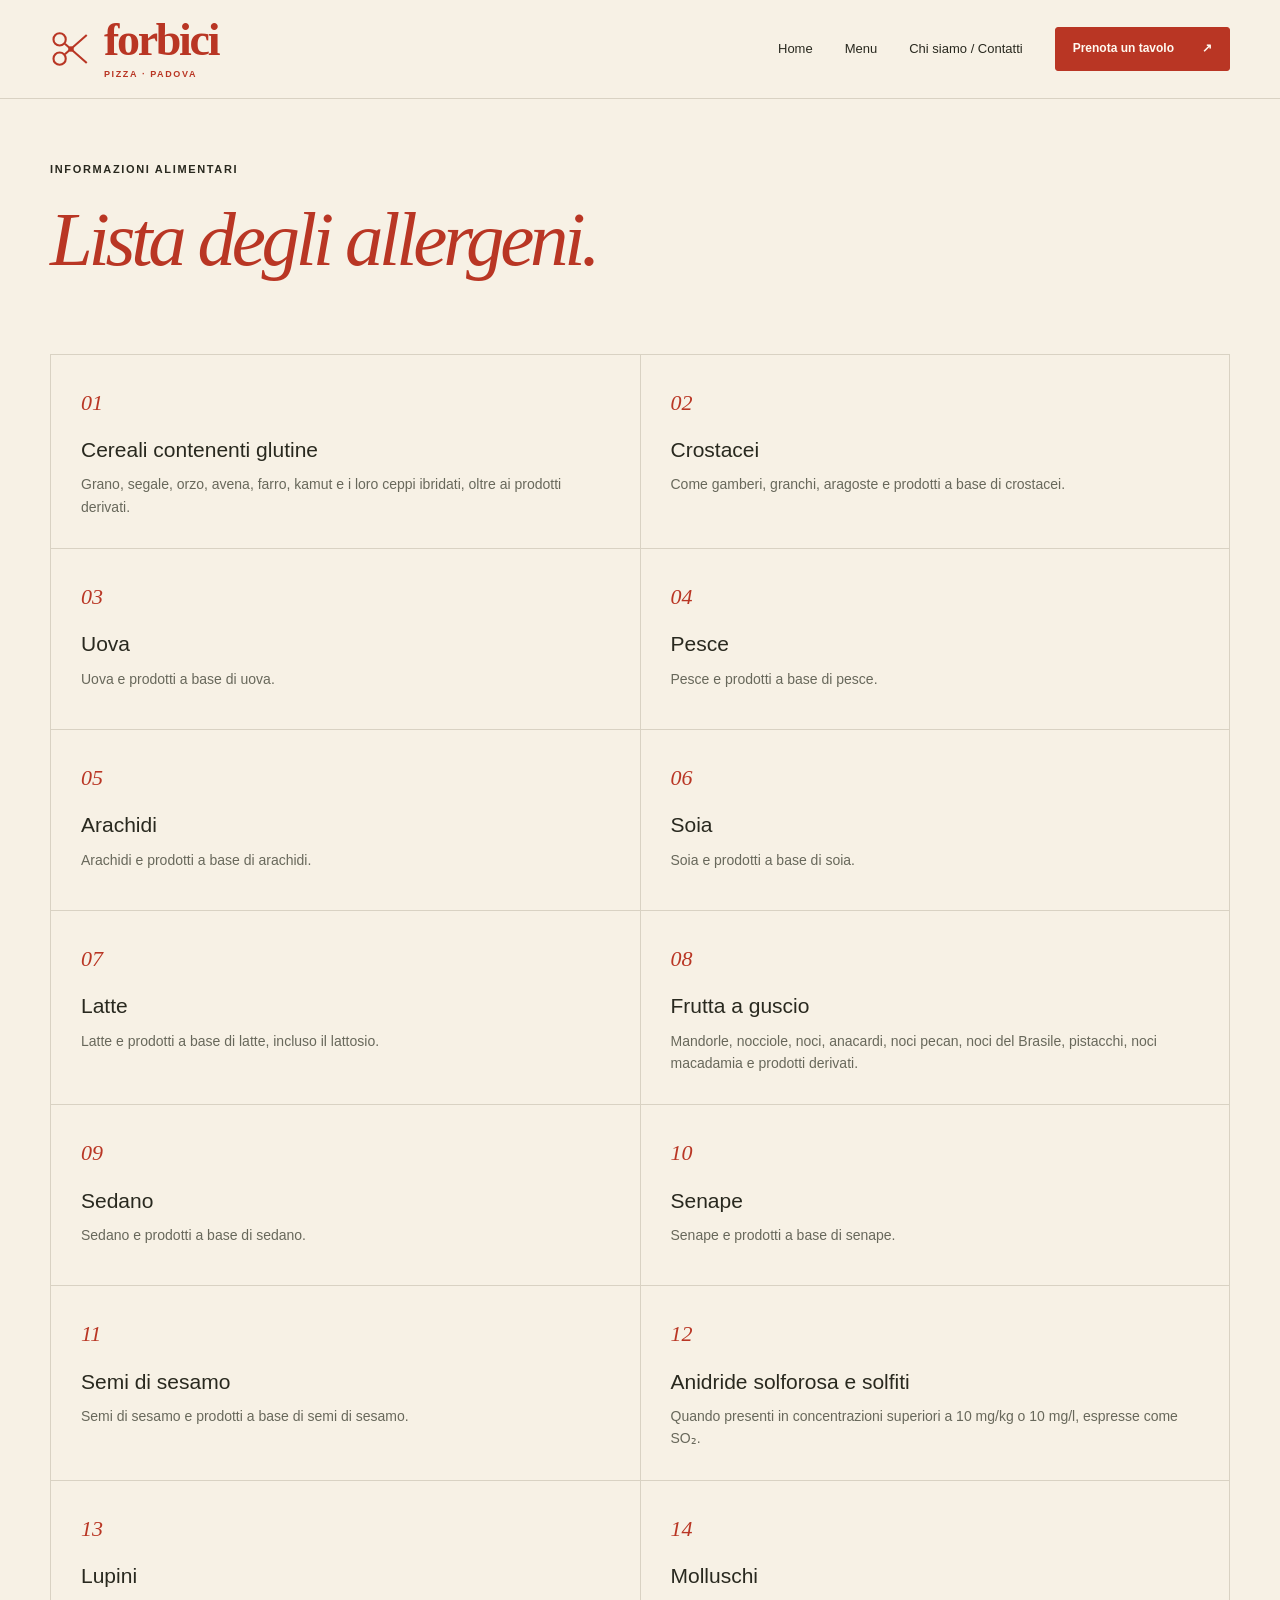
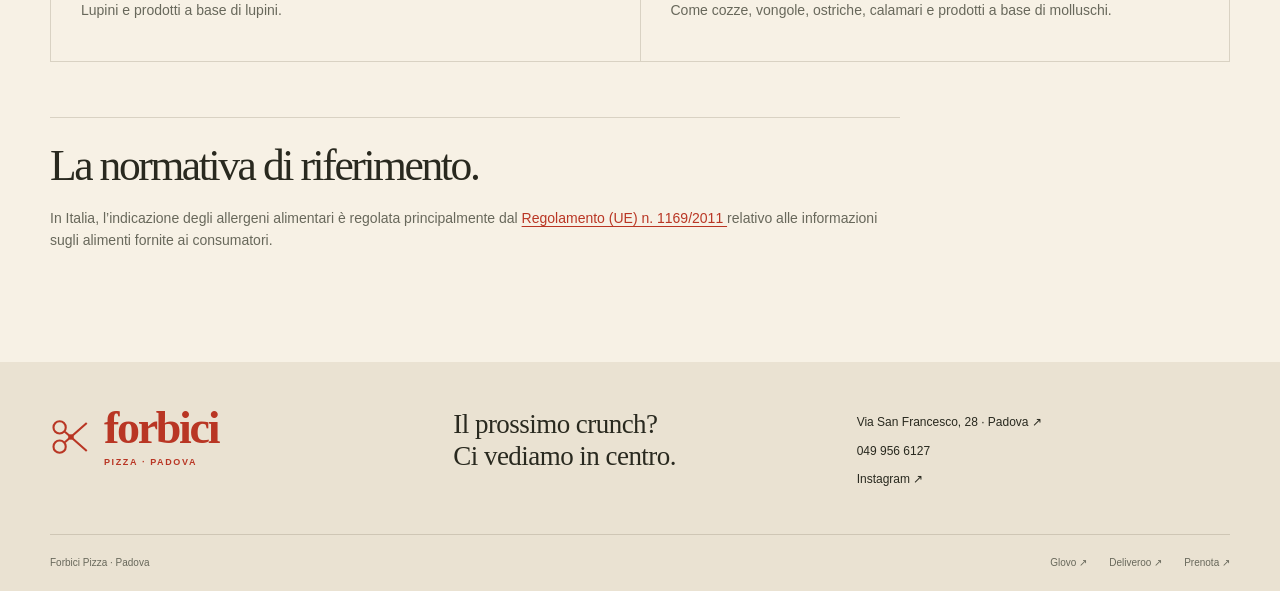
==== allergeni.html @ b3fb136f "Forbici Pizza website Introduce a static multi-page restaurant website for Forbici Pizza with respon" ====
<!doctype html>
<html lang="it">
  <head>
    <meta charset="UTF-8" />
    <meta name="viewport" content="width=device-width,initial-scale=1" />
    <meta name="theme-color" content="#b93624" />
    <title>Allergeni | Forbici Pizza Padova</title>
    <meta
      name="description"
      content="Le 14 categorie di sostanze o prodotti che possono provocare allergie o intolleranze secondo la normativa europea." />
    <link rel="icon" href="assets/favicon.svg" type="image/svg+xml" />
    <link rel="stylesheet" href="styles.css" />
    <script src="script.js" defer></script>
  </head>
  <body>
    <a class="skip" href="#main">Vai al contenuto</a>
    <header class="site-header">
      <div class="container header-inner">
        <a class="brand" href="index.html" aria-label="Forbici Pizza, homepage">
          <svg viewBox="0 0 48 48" fill="none" aria-hidden="true">
            <circle cx="11" cy="13" r="7" />
            <circle cx="11" cy="35" r="7" />
            <path d="m17 18 25 22M17 30 42 8" />
            <circle cx="24" cy="24" r="2" />
          </svg>
          <span>
            forbici
            <small>PIZZA · PADOVA</small>
          </span>
        </a>
        <button
          class="nav-toggle"
          aria-expanded="false"
          aria-controls="navigation"
          aria-label="Apri menu">
          <span></span>
          <span></span>
        </button>
        <nav id="navigation" aria-label="Navigazione principale">
          <a href="index.html">Home</a>
          <a href="menu.html">Menu</a>
          <a href="contatti.html">Chi siamo / Contatti</a>
          <a
            class="button small"
            href="https://www.google.com/maps/reserve/v/dine/c/_NIUWXSTlwU?source=pa"
            target="_blank"
            rel="noopener noreferrer">
            Prenota un tavolo
            <span aria-hidden="true">↗</span>
          </a>
        </nav>
      </div>
    </header>

    <main id="main">
      <section class="page-intro container allergen-page-intro">
        <span class="eyebrow">INFORMAZIONI ALIMENTARI</span>
        <div class="intro-grid">
          <h1>
            <em>Lista degli allergeni.</em>
          </h1>
          <!--
          <div class="allergen-intro-copy">
            <p>
              L’Allegato II del Regolamento (UE) n. 1169/2011 elenca le 14
              categorie di sostanze o prodotti che possono provocare allergie o
              intolleranze e che devono essere segnalati quando impiegati nella
              preparazione di un alimento.
            </p>
            <p>
              La presenza effettiva può variare in base alla ricetta, agli
              ingredienti utilizzati e alla preparazione. Chiedi sempre conferma
              al personale prima di ordinare.
            </p>
          </div>
          -->
        </div>
      </section>

      <section
        class="container allergen-content"
        aria-labelledby="allergen-list-title">
        <!--
        <div class="section-heading">
          <div>
            <span class="eyebrow">
              ALLEGATO II · REGOLAMENTO (UE) 1169/2011
            </span>
            <h2 id="allergen-list-title">
              Le 14 categorie
              <br />
              da conoscere.
            </h2>
          </div>
          <a class="text-link" href="menu.html">Torna al menu ↗</a>
        </div>
        -->
        <div class="allergen-list">
          <article class="allergen-card">
            <span class="number">01</span>
            <h3>Cereali contenenti glutine</h3>
            <p>
              Grano, segale, orzo, avena, farro, kamut e i loro ceppi ibridati,
              oltre ai prodotti derivati.
            </p>
          </article>
          <article class="allergen-card">
            <span class="number">02</span>
            <h3>Crostacei</h3>
            <p>
              Come gamberi, granchi, aragoste e prodotti a base di crostacei.
            </p>
          </article>
          <article class="allergen-card">
            <span class="number">03</span>
            <h3>Uova</h3>
            <p>Uova e prodotti a base di uova.</p>
          </article>
          <article class="allergen-card">
            <span class="number">04</span>
            <h3>Pesce</h3>
            <p>Pesce e prodotti a base di pesce.</p>
          </article>
          <article class="allergen-card">
            <span class="number">05</span>
            <h3>Arachidi</h3>
            <p>Arachidi e prodotti a base di arachidi.</p>
          </article>
          <article class="allergen-card">
            <span class="number">06</span>
            <h3>Soia</h3>
            <p>Soia e prodotti a base di soia.</p>
          </article>
          <article class="allergen-card">
            <span class="number">07</span>
            <h3>Latte</h3>
            <p>Latte e prodotti a base di latte, incluso il lattosio.</p>
          </article>
          <article class="allergen-card">
            <span class="number">08</span>
            <h3>Frutta a guscio</h3>
            <p>
              Mandorle, nocciole, noci, anacardi, noci pecan, noci del Brasile,
              pistacchi, noci macadamia e prodotti derivati.
            </p>
          </article>
          <article class="allergen-card">
            <span class="number">09</span>
            <h3>Sedano</h3>
            <p>Sedano e prodotti a base di sedano.</p>
          </article>
          <article class="allergen-card">
            <span class="number">10</span>
            <h3>Senape</h3>
            <p>Senape e prodotti a base di senape.</p>
          </article>
          <article class="allergen-card">
            <span class="number">11</span>
            <h3>Semi di sesamo</h3>
            <p>Semi di sesamo e prodotti a base di semi di sesamo.</p>
          </article>
          <article class="allergen-card">
            <span class="number">12</span>
            <h3>Anidride solforosa e solfiti</h3>
            <p>
              Quando presenti in concentrazioni superiori a 10 mg/kg o 10 mg/l,
              espresse come SO₂.
            </p>
          </article>
          <article class="allergen-card">
            <span class="number">13</span>
            <h3>Lupini</h3>
            <p>Lupini e prodotti a base di lupini.</p>
          </article>
          <article class="allergen-card">
            <span class="number">14</span>
            <h3>Molluschi</h3>
            <p>
              Come cozze, vongole, ostriche, calamari e prodotti a base di
              molluschi.
            </p>
          </article>
        </div>

        <div class="allergen-legal">
          <h2>La normativa di riferimento.</h2>
          <p>
            In Italia, l’indicazione degli allergeni alimentari è regolata
            principalmente dal
            <a
              href="https://eur-lex.europa.eu/legal-content/IT/ALL/?uri=CELEX:32011R1169"
              target="_blank"
              rel="noopener noreferrer">
              Regolamento (UE) n. 1169/2011
            </a>
            relativo alle informazioni sugli alimenti fornite ai consumatori.
          </p>
          <!--
          <p>
            Il
            <a
              href="https://www.normattiva.it/uri-res/N2Ls?urn:nir:stato:decreto.legislativo:2017-12-15;231="
              target="_blank"
              rel="noopener noreferrer">
              Decreto Legislativo n. 231/2017
            </a>
            stabilisce le sanzioni nazionali per la violazione delle
            disposizioni del regolamento.
          </p>
          -->
        </div>
      </section>
    </main>

    <footer>
      <div class="container footer-top">
        <a class="brand" href="index.html">
          <svg viewBox="0 0 48 48" fill="none" aria-hidden="true">
            <circle cx="11" cy="13" r="7" />
            <circle cx="11" cy="35" r="7" />
            <path d="m17 18 25 22M17 30 42 8" />
            <circle cx="24" cy="24" r="2" />
          </svg>
          <span>
            forbici
            <small>PIZZA · PADOVA</small>
          </span>
        </a>
        <p>
          Il prossimo crunch?
          <br />
          Ci vediamo in centro.
        </p>
        <div>
          <a
            href="https://www.google.com/maps/search/?api=1&amp;query=Forbici+Pizza+Via+San+Francesco+28+Padova"
            target="_blank"
            rel="noopener noreferrer">
            Via San Francesco, 28 · Padova ↗
          </a>
          <a href="tel:+390499566127">049 956 6127</a>
          <a
            href="https://www.instagram.com/forbicipizza/"
            target="_blank"
            rel="noopener noreferrer">
            Instagram ↗
          </a>
        </div>
      </div>
      <div class="container footer-bottom">
        <span>Forbici Pizza · Padova</span>
        <div>
          <a
            href="https://glovoapp.com/en/it/padova/stores/forbici-pizza-crunch-pad"
            target="_blank"
            rel="noopener noreferrer">
            Glovo ↗
          </a>
          <a
            href="https://deliveroo.it/it/menu/padova/centro/forbici-pizza-crunch-padova"
            target="_blank"
            rel="noopener noreferrer">
            Deliveroo ↗
          </a>
          <a
            href="https://www.google.com/maps/reserve/v/dine/c/_NIUWXSTlwU?source=pa"
            target="_blank"
            rel="noopener noreferrer">
            Prenota ↗
          </a>
        </div>
      </div>
    </footer>
  </body>
</html>
---- styles.css ----
/* Forbici Pizza — shared styles. No build step or external dependencies. */
:root {
  --cream: #f7f1e5;
  --red: #b93624;
  --ink: #29291f;
  --muted: #68685b;
  --line: #d9d2c3;
  --white: #fffaf1;
  --green: #394b38;
}
* {
  box-sizing: border-box;
}
html {
  scroll-behavior: smooth;
  scroll-padding-top: 110px;
}
body {
  margin: 0;
  background: var(--cream);
  color: var(--ink);
  font-family: Arial, Helvetica, sans-serif;
  font-size: 16px;
  line-height: 1.6;
}
a {
  color: inherit;
  text-decoration: none;
}
button {
  font: inherit;
  cursor: pointer;
}
img {
  display: block;
  max-width: 100%;
  object-fit: cover;
}
svg {
  stroke: currentColor;
  stroke-width: 2.4;
}
h1,
h2,
h3,
p,
figure {
  margin: 0;
}
h1,
h2 {
  font-family: Georgia, "Times New Roman", serif;
  font-weight: 400;
  letter-spacing: -0.055em;
  line-height: 1.02;
}
h1 {
  font-size: clamp(60px, 6.5vw, 100px);
}
h2 {
  font-size: clamp(40px, 4.4vw, 66px);
}
h3 {
  font-size: 21px;
  line-height: 1.3;
  font-weight: 500;
}
h1 em {
  color: var(--red);
  font-weight: 400;
}
p {
  color: var(--muted);
}
.container {
  width: min(1280px, calc(100% - 100px));
  margin-inline: auto;
}
.eyebrow {
  font-size: 11px;
  letter-spacing: 0.15em;
  font-weight: 700;
  line-height: 1.6;
  display: block;
}
.button {
  background: var(--red);
  color: var(--white);
  display: inline-flex;
  align-items: center;
  justify-content: space-between;
  gap: 28px;
  border: 1px solid var(--red);
  padding: 15px 24px;
  border-radius: 3px;
  font-size: 14px;
  font-weight: 600;
  transition:
    background 0.2s,
    transform 0.2s;
}
.button:hover {
  background: #93291b;
  transform: translateY(-2px);
}
.button.small {
  padding: 11px 17px;
  font-size: 12px;
}
.button.light {
  background: var(--cream);
  color: var(--red);
  border-color: var(--cream);
}
.button.light:hover {
  background: #eee4d1;
}
.text-link {
  display: inline-block;
  font-size: 14px;
  font-weight: 600;
  border-bottom: 1px solid currentColor;
  padding-bottom: 4px;
  line-height: 1.5;
}
.text-link:hover {
  color: var(--red);
}
.actions {
  display: flex;
  align-items: center;
  gap: 25px;
}
.site-header {
  position: sticky;
  top: 0;
  z-index: 20;
  background: var(--cream);
  border-bottom: 1px solid var(--line);
}
.header-inner {
  height: 98px;
  display: flex;
  align-items: center;
  justify-content: space-between;
}
.brand {
  display: flex;
  align-items: center;
  gap: 12px;
  color: var(--red);
  line-height: 0.85;
}
.brand svg {
  width: 42px;
  height: 42px;
}
.brand > span {
  font-family: Georgia, serif;
  font-size: 46px;
  font-weight: bold;
  letter-spacing: -0.05em;
}
.brand small {
  display: block;
  font-family: Arial, sans-serif;
  font-size: 9px;
  font-weight: 700;
  letter-spacing: 0.18em;
  margin-top: 12px;
}
nav {
  display: flex;
  align-items: center;
  gap: 32px;
  font-size: 13px;
}
nav > a[aria-current] {
  color: var(--red);
}
nav > a:not(.button):hover {
  color: var(--red);
}
.nav-toggle {
  display: none;
}
.hero {
  padding: 48px 0 52px;
}
.hero-grid {
  display: grid;
  grid-template-columns: 1fr 1.06fr;
  gap: 65px;
  align-items: center;
}
.hero-copy > .eyebrow {
  margin-bottom: 28px;
}
.dot {
  display: inline-block;
  width: 7px;
  height: 7px;
  background: var(--red);
  border-radius: 50%;
  margin-right: 8px;
}
.hero-copy p {
  max-width: 365px;
  margin: 26px 0 30px;
  font-size: 15px;
}
.hero-address {
  display: flex;
  justify-content: space-between;
  gap: 16px;
  font-size: 10px;
  letter-spacing: 0.06em;
  margin-top: 44px;
  border-top: 1px solid var(--line);
  padding-top: 18px;
}
.hero-address span {
  color: var(--muted);
}
.hero-photo {
  position: relative;
  height: 620px;
}
.hero-photo > img {
  width: 100%;
  height: 100%;
  border-radius: 140px 4px 4px 4px;
  object-position: 65% center;
}
.photo-label {
  position: absolute;
  left: 25px;
  bottom: 48px;
  color: white;
  font-size: 12px;
  font-weight: 700;
  letter-spacing: 0.06em;
  text-shadow: 0 1px 6px black;
}
.hero-photo:after {
  content: "";
  position: absolute;
  inset: 55% 0 0;
  border-radius: 0 0 4px 4px;
  background: linear-gradient(transparent, rgba(0, 0, 0, 0.45));
  pointer-events: none;
}
.photo-label {
  z-index: 1;
}
.round-stamp {
  position: absolute;
  right: -22px;
  top: 36px;
  background: var(--cream);
  color: var(--red);
  width: 113px;
  height: 113px;
  border-radius: 50%;
  display: flex;
  flex-direction: column;
  align-items: center;
  justify-content: center;
  line-height: 1.4;
  font-size: 11px;
  letter-spacing: 0.12em;
  transform: rotate(10deg);
  outline: 1px dashed var(--red);
  outline-offset: -9px;
}
.round-stamp b {
  font-size: 15px;
  letter-spacing: 0.05em;
}
.hero-photo figcaption {
  position: absolute;
  bottom: 9px;
  right: 18px;
  color: #fff;
  z-index: 1;
  font-size: 10px;
}
.ribbon {
  display: flex;
  align-items: center;
  justify-content: space-around;
  gap: 24px;
  background: var(--red);
  color: var(--cream);
  padding: 21px 30px;
  font-size: 12px;
  letter-spacing: 0.1em;
  font-weight: 600;
}
.ribbon svg {
  width: 27px;
  height: 27px;
  flex-shrink: 0;
}
.section {
  padding-block: 100px;
}
.section-heading {
  display: flex;
  align-items: end;
  justify-content: space-between;
  margin-bottom: 42px;
  gap: 20px;
}
.section-heading .eyebrow,
h2 + .text-link {
  margin-bottom: 18px;
}
.food-grid {
  display: grid;
  grid-template-columns: repeat(3, 1fr);
  gap: 25px;
}
.food-photo {
  aspect-ratio: 1.05;
  position: relative;
  overflow: hidden;
  border-radius: 3px;
  background: #eae0ce;
}
.food-photo img {
  height: 100%;
  width: 100%;
  transition: transform 0.4s;
}
.food-card:hover img {
  transform: scale(1.035);
}
.food-photo > span {
  position: absolute;
  left: 15px;
  bottom: 15px;
  background: var(--cream);
  font-size: 10px;
  letter-spacing: 0.08em;
  padding: 7px 11px;
}
.food-card h3 {
  display: flex;
  justify-content: space-between;
  margin: 20px 0 7px;
  font-size: 20px;
}
.food-card p {
  font-size: 14px;
}
.story-strip {
  background: #eae2d2;
  padding-block: 72px;
}
.story-grid {
  display: grid;
  grid-template-columns: 1fr 2fr;
  gap: 70px;
}
.story-grid p {
  max-width: 550px;
  margin: 24px 0;
}
.visit-grid {
  display: grid;
  grid-template-columns: 1fr 1.6fr;
  gap: 70px;
}
.visit-grid h2 {
  margin-top: 20px;
}
.visit-options {
  display: grid;
  grid-template-columns: 1fr 1fr;
  gap: 38px;
}
.number {
  font-family: Georgia, serif;
  font-style: italic;
  font-size: 22px;
  color: var(--red);
}
.visit-options h3 {
  margin-top: 25px;
}
.visit-options p {
  margin: 16px 0 24px;
  font-size: 14px;
}
.page-intro {
  padding-block: 62px 46px;
}
.intro-grid {
  display: grid;
  grid-template-columns: 2fr 1fr;
  gap: 60px;
  align-items: end;
  margin-top: 22px;
}
.intro-grid h1 {
  font-size: clamp(55px, 6vw, 88px);
}
.intro-grid p {
  font-size: 15px;
  max-width: 290px;
  margin-bottom: 10px;
}
.menu-banner {
  height: 310px;
  position: relative;
}
.menu-banner img {
  height: 100%;
  width: 100%;
  border-radius: 3px;
  object-position: center 63%;
  filter: brightness(0.76);
}
.menu-banner > span {
  position: absolute;
  left: 35px;
  bottom: 30px;
  color: white;
  font-size: 24px;
  line-height: 1.2;
  letter-spacing: 0.03em;
  font-weight: bold;
}
.menu-content {
  padding-block: 35px 70px;
}
.menu-notice {
  max-width: 850px;
  font-size: 12px;
}
.filters {
  display: flex;
  gap: 10px;
  flex-wrap: wrap;
  margin: 35px 0 20px;
}
.filter {
  border: 1px solid var(--line);
  background: transparent;
  color: var(--ink);
  border-radius: 30px;
  padding: 9px 21px;
  font-size: 13px;
}
.filter:hover,
.filter.active {
  color: var(--white);
  background: var(--red);
  border-color: var(--red);
}
.menu-category {
  padding: 40px 0;
  display: grid;
  grid-template-columns: 1fr 1.65fr;
  gap: 75px;
  border-bottom: 1px solid var(--line);
  scroll-margin-top: 110px;
}
.category-heading h2 {
  font-size: 39px;
  letter-spacing: -0.04em;
  margin: 15px 0;
}
.category-heading p {
  font-size: 14px;
}
.menu-item {
  padding: 20px 0;
  display: flex;
  align-items: start;
  justify-content: space-between;
  gap: 22px;
  border-bottom: 1px solid var(--line);
}
.menu-item:first-child {
  padding-top: 8px;
}
.menu-item:last-child {
  border: 0;
}
.menu-item h3 {
  font-size: 18px;
}
.menu-item p {
  font-size: 13px;
  margin-top: 7px;
}
.price {
  white-space: nowrap;
  color: var(--red);
  font-size: 16px;
}
.allergen-note {
  font-size: 12px;
  margin-top: 25px;
  max-width: 740px;
}
.allergen-note .text-link {
  margin-top: 8px;
  font-size: 12px;
}
.allergen-page-intro {
  padding-bottom: 75px;
}
.allergen-intro-copy {
  max-width: 620px;
  font-size: 18px;
}
.allergen-intro-copy p + p {
  margin-top: 18px;
}
.allergen-content {
  padding-bottom: 110px;
}
.allergen-list {
  display: grid;
  grid-template-columns: repeat(2, minmax(0, 1fr));
  gap: 1px;
  background: var(--line);
  border: 1px solid var(--line);
}
.allergen-card {
  min-height: 180px;
  padding: 30px;
  background: var(--cream);
}
.allergen-card .number {
  display: block;
  margin-bottom: 16px;
}
.allergen-card h3 {
  margin-bottom: 10px;
}
.allergen-card p {
  font-size: 14px;
}
.allergen-legal {
  max-width: 850px;
  margin-top: 55px;
  padding-top: 25px;
  border-top: 1px solid var(--line);
}
.allergen-legal h2 {
  font-size: clamp(32px, 3.4vw, 48px);
  margin-bottom: 20px;
}
.allergen-legal p {
  font-size: 14px;
}
.allergen-legal p + p {
  margin-top: 14px;
}
.allergen-legal a {
  color: var(--red);
  text-decoration: underline;
  text-underline-offset: 3px;
}
.cta-band {
  background: var(--red);
  color: var(--cream);
  padding: 65px 0;
}
.cta-band > .container {
  display: flex;
  align-items: center;
  justify-content: space-between;
  gap: 25px;
}
.cta-band h2 {
  margin-top: 18px;
}
.about-grid {
  display: grid;
  grid-template-columns: 1.2fr 1fr;
  gap: 85px;
  align-items: center;
  padding-top: 10px;
}
.about-photo {
  height: 450px;
}
.about-photo img {
  height: 100%;
  width: 100%;
  object-position: 70% center;
  border-radius: 3px 100px 3px 3px;
}
.about-copy h2 {
  margin: 22px 0;
}
.about-copy p {
  font-size: 15px;
  margin-bottom: 18px;
}
.contact-grid {
  display: grid;
  grid-template-columns: 1.15fr 1fr;
  gap: 90px;
}
.contact-grid h2 {
  margin: 20px 0 30px;
}
.contact-grid .fineprint {
  max-width: 370px;
  margin: 15px 0;
}
.contact-details > div {
  border-top: 1px solid var(--line);
  padding: 24px 0;
}
.contact-details h3 {
  margin: 15px 0 7px;
}
.contact-details p {
  font-size: 14px;
  margin: 12px 0;
}
.contact-phone {
  display: block;
  font-size: 24px;
  margin-top: 12px;
}
.map-placeholder {
  padding: 55px;
  text-align: center;
  background: var(--green);
  color: var(--cream);
  border-radius: 3px;
}
.map-placeholder h2 {
  margin: 20px 0;
}
.map-placeholder p {
  color: #dedfce;
  font-size: 13px;
  margin-bottom: 25px;
}
.map-placeholder > .text-link {
  margin-left: 20px;
  color: var(--cream);
}
.map-section iframe {
  width: 100%;
  height: 430px;
  border: 0;
  display: block;
  border-radius: 3px;
}
.order-section {
  display: grid;
  grid-template-columns: 1fr 1fr;
  align-items: center;
  gap: 100px;
}
.order-section h2 {
  margin: 20px 0;
}
.order-section p {
  font-size: 14px;
}
.delivery-link {
  padding: 24px 0;
  border-bottom: 1px solid var(--line);
  display: flex;
  align-items: center;
  justify-content: space-between;
  gap: 20px;
  font-size: 25px;
}
.delivery-link:hover {
  color: var(--red);
}
.delivery-link small {
  display: block;
  font-size: 12px;
  color: var(--muted);
  margin-top: 5px;
}
.delivery-link > span:last-child {
  color: var(--red);
}
footer {
  background: #eae2d2;
  padding: 46px 0 20px;
}
.footer-top {
  display: grid;
  grid-template-columns: 1fr 1fr 1fr;
  gap: 30px;
  align-items: start;
  padding-bottom: 40px;
}
.footer-top > p {
  font-family: Georgia, serif;
  font-size: 27px;
  letter-spacing: -0.02em;
  color: var(--ink);
  line-height: 1.2;
}
.footer-top > div > a {
  display: block;
  font-size: 12px;
  line-height: 2.4;
}
.footer-bottom {
  display: flex;
  justify-content: space-between;
  border-top: 1px solid #cfc6b5;
  padding-top: 20px;
  font-size: 10px;
  color: var(--muted);
}
.footer-bottom > div {
  display: flex;
  gap: 22px;
}
.fineprint {
  font-size: 12px;
  line-height: 1.5;
}
.mobile-actions {
  display: none;
}
dialog {
  width: min(500px, calc(100% - 32px));
  background: var(--cream);
  color: var(--ink);
  padding: 32px;
  border: 0;
  border-radius: 5px;
  max-height: calc(100dvh - 40px);
  overflow: auto;
}
dialog::backdrop {
  background: rgba(25, 25, 20, 0.65);
}
dialog h2 {
  font-size: 48px;
  margin: 20px 0 15px;
}
dialog > p {
  font-size: 14px;
}
dialog .fineprint {
  margin-top: 20px;
  font-size: 11px;
}
.dialog-top {
  display: flex;
  align-items: center;
  justify-content: space-between;
}
.close-dialog {
  border: 0;
  background: transparent;
  font-size: 28px;
  padding: 0 8px;
  color: var(--ink);
}
body.dialog-open {
  overflow: hidden;
}
.skip {
  position: fixed;
  top: -100px;
  left: 16px;
  z-index: 99;
  background: var(--ink);
  color: white;
  padding: 10px;
}
.skip:focus {
  top: 10px;
}
:focus-visible {
  outline: 3px solid #536844;
  outline-offset: 5px;
}
.sr-only {
  position: absolute;
  width: 1px;
  height: 1px;
  padding: 0;
  margin: -1px;
  overflow: hidden;
  clip: rect(0, 0, 0, 0);
  white-space: nowrap;
  border: 0;
}
[hidden] {
  display: none !important;
}
@media (min-width: 1450px) {
  .hero-photo {
    height: 680px;
  }
}
@media (max-width: 1100px) {
  .container {
    width: calc(100% - 64px);
  }
  .hero-grid {
    gap: 35px;
  }
  .hero-photo {
    height: 580px;
  }
  .hero-copy h1 {
    font-size: 72px;
  }
  nav {
    gap: 19px;
  }
  .food-card h3 {
    font-size: 17px;
  }
  .hero-address {
    font-size: 9px;
  }
  .contact-grid,
  .about-grid {
    gap: 50px;
  }
  .ribbon {
    font-size: 10px;
    gap: 14px;
  }
}
@media (max-width: 780px) {
  .container {
    width: calc(100% - 40px);
  }
  .header-inner {
    height: 78px;
  }
  .brand > span {
    font-size: 38px;
  }
  .brand svg {
    width: 34px;
    height: 34px;
  }
  .brand small {
    font-size: 8px;
    margin-top: 9px;
  }
  .nav-toggle {
    display: flex;
    flex-direction: column;
    gap: 6px;
    background: transparent;
    border: 1px solid var(--line);
    padding: 14px;
    border-radius: 3px;
  }
  .nav-toggle span {
    width: 21px;
    height: 2px;
    background: var(--ink);
  }
  nav {
    display: none;
    position: absolute;
    top: 78px;
    left: 0;
    right: 0;
    background: var(--cream);
    border-bottom: 1px solid var(--line);
    padding: 25px 20px;
    align-items: stretch;
    gap: 20px;
  }
  nav.open {
    display: flex;
    flex-direction: column;
  }
  nav > a {
    font-size: 16px;
  }
  nav .button {
    justify-content: center;
  }
  .hero {
    padding: 32px 0;
  }
  .hero-grid {
    grid-template-columns: 1fr;
    gap: 32px;
  }
  .hero-copy h1 {
    font-size: clamp(62px, 12vw, 86px);
  }
  .hero-copy h1 br:nth-of-type(3) {
    display: none;
  }
  .hero-copy p {
    margin: 22px 0;
    max-width: 450px;
  }
  .hero-copy > .eyebrow {
    margin-bottom: 24px;
    font-size: 10px;
  }
  .hero-address {
    margin-top: 28px;
    font-size: 9px;
  }
  .hero-photo {
    height: 420px;
    margin-right: 9px;
  }
  .hero-photo > img {
    border-top-left-radius: 95px;
  }
  .round-stamp {
    width: 98px;
    height: 98px;
    right: -9px;
    top: 22px;
    font-size: 9px;
  }
  .round-stamp b {
    font-size: 13px;
  }
  .ribbon {
    padding: 17px 20px;
    gap: 20px;
    justify-content: center;
    flex-wrap: wrap;
    font-size: 9px;
  }
  .ribbon span:last-child,
  .ribbon svg:last-of-type {
    display: none;
  }
  .ribbon svg {
    width: 21px;
    height: 21px;
  }
  .section {
    padding-block: 62px;
  }
  .section-heading {
    align-items: start;
    margin-bottom: 30px;
  }
  .section-heading .text-link {
    font-size: 12px;
    margin-top: 20px;
    white-space: nowrap;
  }
  .food-grid {
    grid-template-columns: 1fr;
    gap: 35px;
  }
  .food-photo {
    aspect-ratio: 1.4;
  }
  .food-card h3 {
    font-size: 21px;
    margin-top: 15px;
  }
  .story-strip {
    padding-block: 48px;
  }
  .story-grid,
  .visit-grid {
    grid-template-columns: 1fr;
    gap: 30px;
  }
  .story-grid p {
    font-size: 15px;
  }
  .visit-options {
    gap: 24px;
  }
  .visit-options h3 {
    font-size: 19px;
  }
  .visit-options .text-link {
    font-size: 12px;
  }
  .intro-grid {
    grid-template-columns: 1fr;
    gap: 24px;
  }
  .intro-grid h1 {
    font-size: clamp(48px, 9vw, 72px);
  }
  .intro-grid p {
    max-width: 450px;
  }
  .page-intro {
    padding-block: 38px 30px;
  }
  .menu-banner {
    height: 220px;
  }
  .menu-banner > span {
    font-size: 20px;
    left: 20px;
    bottom: 20px;
  }
  .menu-content {
    padding-top: 25px;
  }
  .filters {
    gap: 8px;
    margin-top: 25px;
  }
  .filter {
    padding: 8px 16px;
    font-size: 12px;
  }
  .menu-category {
    grid-template-columns: 1fr;
    gap: 22px;
    padding-block: 30px;
  }
  .category-heading h2 {
    font-size: 36px;
    margin: 8px 0;
  }
  .menu-item h3 {
    font-size: 16px;
  }
  .menu-item p {
    font-size: 12px;
  }
  .price {
    font-size: 14px;
  }
  .cta-band {
    padding-block: 44px;
  }
  .cta-band > .container {
    flex-direction: column;
    align-items: start;
  }
  .about-grid {
    grid-template-columns: 1fr;
    gap: 32px;
  }
  .about-photo {
    height: 300px;
  }
  .about-copy h2 br:nth-of-type(2) {
    display: none;
  }
  .contact-grid {
    grid-template-columns: 1fr;
    gap: 36px;
  }
  .contact-grid h2 {
    font-size: 47px;
  }
  .map-placeholder {
    padding: 38px 20px;
  }
  .map-placeholder h2 {
    font-size: 38px;
  }
  .map-placeholder > .text-link {
    display: block;
    margin: 22px auto 0;
    width: max-content;
  }
  .order-section {
    grid-template-columns: 1fr;
    gap: 24px;
  }
  .footer-top {
    grid-template-columns: 1fr 1fr;
    gap: 25px;
  }
  .footer-top > p {
    display: none;
  }
  .footer-bottom {
    align-items: start;
    gap: 20px;
  }
  .footer-bottom > div {
    gap: 12px;
  }
  footer {
    padding-bottom: 98px;
  }
  .mobile-actions {
    position: fixed;
    left: 0;
    right: 0;
    bottom: 0;
    display: grid;
    grid-template-columns: 1fr 1fr;
    gap: 1px;
    z-index: 25;
    background: var(--line);
    padding-bottom: env(safe-area-inset-bottom);
    border-top: 1px solid var(--line);
  }
  .mobile-actions a {
    text-align: center;
    padding: 16px 5px;
    background: var(--cream);
    font-size: 13px;
    font-weight: 600;
  }
  .mobile-actions a:last-child {
    background: var(--red);
    color: var(--cream);
  }
  dialog {
    padding: 26px;
  }
  dialog .delivery-link {
    font-size: 23px;
    padding-block: 20px;
  }
}
@media (max-width: 360px) {
  .actions {
    gap: 14px;
  }
  .actions .text-link {
    font-size: 12px;
  }
  .button {
    padding: 13px 18px;
    gap: 18px;
  }
  .visit-options {
    grid-template-columns: 1fr;
  }
  .footer-top {
    grid-template-columns: 1fr;
  }
  .footer-bottom {
    flex-direction: column;
  }
}
@media (prefers-reduced-motion: reduce) {
  html {
    scroll-behavior: auto;
  }
  *,
  *:before,
  *:after {
    transition: none !important;
    animation: none !important;
  }
}

/* Menu slider: a pizza-editorial composition, adapted to the real Forbici categories. */
.menu-page-intro {
  padding-bottom: 38px;
}
.slider-section {
  background: #171713;
  color: #f8f0df;
  padding: 26px 0 65px;
  overflow: hidden;
}
.slider-shell {
  position: relative;
}
.slider-meta {
  display: flex;
  align-items: center;
  gap: 18px;
  border-bottom: 1px solid rgba(248, 240, 223, 0.26);
  padding: 0 0 16px;
}
.slider-meta .eyebrow {
  color: #fc543d;
}
.slider-meta p {
  margin-right: auto;
  color: #b7b4aa;
  font-size: 12px;
}
.slider-controls {
  display: flex;
  gap: 8px;
}
.slider-arrow {
  width: 45px;
  height: 45px;
  border: 1px solid rgba(248, 240, 223, 0.35);
  background: transparent;
  color: #f8f0df;
  border-radius: 50%;
  font-size: 20px;
  line-height: 1;
  transition:
    background 0.2s,
    color 0.2s,
    transform 0.2s;
}
.slider-arrow:hover {
  background: #f8f0df;
  color: #171713;
  transform: translateY(-2px);
}
.menu-slider-stage {
  position: relative;
  min-height: 610px;
  overflow: hidden;
}
.menu-slide {
  position: absolute;
  inset: 0;
  display: grid;
  grid-template-columns: 0.9fr 1.08fr;
  gap: 5%;
  align-items: center;
  opacity: 0;
  transform: translateX(8%);
  pointer-events: none;
  transition:
    opacity 0.45s ease,
    transform 0.55s cubic-bezier(0.2, 0.8, 0.2, 1);
}
.menu-slide.is-active {
  position: relative;
  opacity: 1;
  transform: translateX(0);
  pointer-events: auto;
}
.slide-copy {
  position: relative;
  z-index: 2;
  padding: 70px 0 70px 7%;
}
.slide-kicker {
  display: block;
  color: #fc543d;
  font-size: 11px;
  font-weight: 700;
  letter-spacing: 0.15em;
  margin-bottom: 24px;
}
.slide-copy h2 {
  font-size: clamp(50px, 5.8vw, 86px);
  color: #f8f0df;
}
.slide-copy h2 em {
  color: #fc543d;
}
.slide-copy p {
  color: #c2c0b8;
  max-width: 360px;
  margin: 25px 0;
  font-size: 15px;
}
.slide-notes {
  display: flex;
  flex-wrap: wrap;
  gap: 8px;
  max-width: 390px;
}
.slide-notes span {
  border: 1px solid rgba(248, 240, 223, 0.3);
  border-radius: 30px;
  padding: 6px 11px;
  font-size: 10px;
  letter-spacing: 0.07em;
  color: #e7e0d0;
}
.slider-link {
  display: inline-flex;
  gap: 18px;
  align-items: center;
  border-bottom: 1px solid #fc543d;
  padding: 15px 0 6px;
  color: #f8f0df;
  font-size: 13px;
  font-weight: 700;
  margin-top: 29px;
}
.slider-link:hover {
  color: #fc543d;
}
.slide-visual {
  height: 440px;
  position: relative;
  margin: 0;
}
.slide-visual:before {
  content: "";
  position: absolute;
  width: 94%;
  height: 94%;
  border: 1px solid rgba(248, 240, 223, 0.16);
  border-radius: 50%;
  left: 3%;
  top: 3%;
  z-index: 0;
}
.slide-visual:after {
  content: "";
  position: absolute;
  inset: 11% 5%;
  border: 1px solid rgba(248, 240, 223, 0.1);
  border-radius: 50%;
  z-index: 0;
}
.slide-visual img {
  height: 100%;
  width: 100%;
  position: relative;
  z-index: 1;
  border-radius: 50%;
  padding: 10%;
  object-fit: cover;
  filter: drop-shadow(0 24px 17px rgba(0, 0, 0, 0.45));
  transition: transform 0.7s cubic-bezier(0.2, 0.8, 0.2, 1);
}
.menu-slide.is-active .slide-visual img {
  transform: rotate(-5deg);
}
.slide-visual-wide img {
  border-radius: 46% 54% 52% 48%/52% 48% 52% 48%;
  padding: 10%;
  object-position: center;
}
.slide-visual figcaption {
  position: absolute;
  z-index: 2;
  right: 2%;
  bottom: 10%;
  font-size: 10px;
  font-weight: 700;
  letter-spacing: 0.17em;
  color: #f8f0df;
  transform: rotate(-90deg);
  transform-origin: right bottom;
}
.ingredient {
  position: absolute;
  z-index: 3;
  color: #fc543d;
  font-size: 22px;
  line-height: 1;
  animation: float 4.5s ease-in-out infinite;
}
.ingredient-one {
  left: 4%;
  top: 18%;
}
.ingredient-two {
  right: 8%;
  top: 10%;
  color: #f8f0df;
  font-size: 16px;
  animation-delay: -1.8s;
}
.ingredient-three {
  right: 2%;
  bottom: 17%;
  font-size: 18px;
  animation-delay: -3s;
}
.slide-number {
  position: absolute;
  right: 0;
  bottom: 30px;
  font-family: Georgia, serif;
  font-size: 20px;
  letter-spacing: 0.05em;
  color: #f8f0df;
}
.slide-number i {
  color: #fc543d;
  font-style: normal;
  margin: 0 5px;
}
.menu-list-heading {
  display: flex;
  align-items: end;
  justify-content: space-between;
  gap: 30px;
  margin-bottom: 26px;
}
.menu-list-heading h2 {
  margin-top: 15px;
}
.menu-list-heading > p {
  max-width: 280px;
  font-size: 14px;
}
.menu-content {
  scroll-margin-top: 104px;
}
@keyframes float {
  0%,
  100% {
    transform: translateY(0) rotate(0);
  }
  50% {
    transform: translateY(-12px) rotate(12deg);
  }
}
@media (max-width: 780px) {
  .menu-page-intro {
    padding-bottom: 25px;
  }
  .slider-section {
    padding: 18px 0 28px;
  }
  .slider-meta {
    align-items: flex-start;
    flex-wrap: wrap;
  }
  .slider-meta p {
    order: 3;
    width: 100%;
    margin: 0;
  }
  .slider-controls {
    margin-left: auto;
  }
  .slider-arrow {
    width: 41px;
    height: 41px;
  }
  .menu-slider-stage {
    min-height: 620px;
  }
  .menu-slide,
  .menu-slide.is-active {
    display: block;
    position: absolute;
    inset: 0;
  }
  .menu-slide.is-active {
    position: relative;
  }
  .slide-copy {
    padding: 37px 0 0;
    min-height: 320px;
  }
  .slide-kicker {
    margin-bottom: 16px;
    font-size: 9px;
  }
  .slide-copy h2 {
    font-size: clamp(47px, 12vw, 65px);
  }
  .slide-copy p {
    font-size: 13px;
    margin: 16px 0;
  }
  .slide-notes {
    gap: 5px;
  }
  .slide-notes span {
    padding: 5px 8px;
    font-size: 9px;
  }
  .slider-link {
    margin-top: 18px;
  }
  .slide-visual {
    height: 275px;
    max-width: 390px;
    margin: 0 auto;
  }
  .slide-number {
    right: 3px;
    bottom: 4px;
    font-size: 16px;
  }
  .slide-visual figcaption {
    right: 0;
    bottom: 8%;
  }
  .menu-list-heading {
    display: block;
  }
  .menu-list-heading > p {
    margin-top: 17px;
  }
  .menu-content {
    padding-top: 50px;
  }
  .allergen-page-intro {
    padding-bottom: 45px;
  }
  .allergen-intro-copy {
    font-size: 16px;
  }
  .allergen-content {
    padding-bottom: 75px;
  }
  .allergen-list {
    grid-template-columns: 1fr;
  }
  .allergen-card {
    min-height: 0;
    padding: 24px;
  }
}
@media (prefers-reduced-motion: reduce) {
  .menu-slide,
  .slide-visual img {
    transition: none;
  }
  .ingredient {
    animation: none;
  }
}
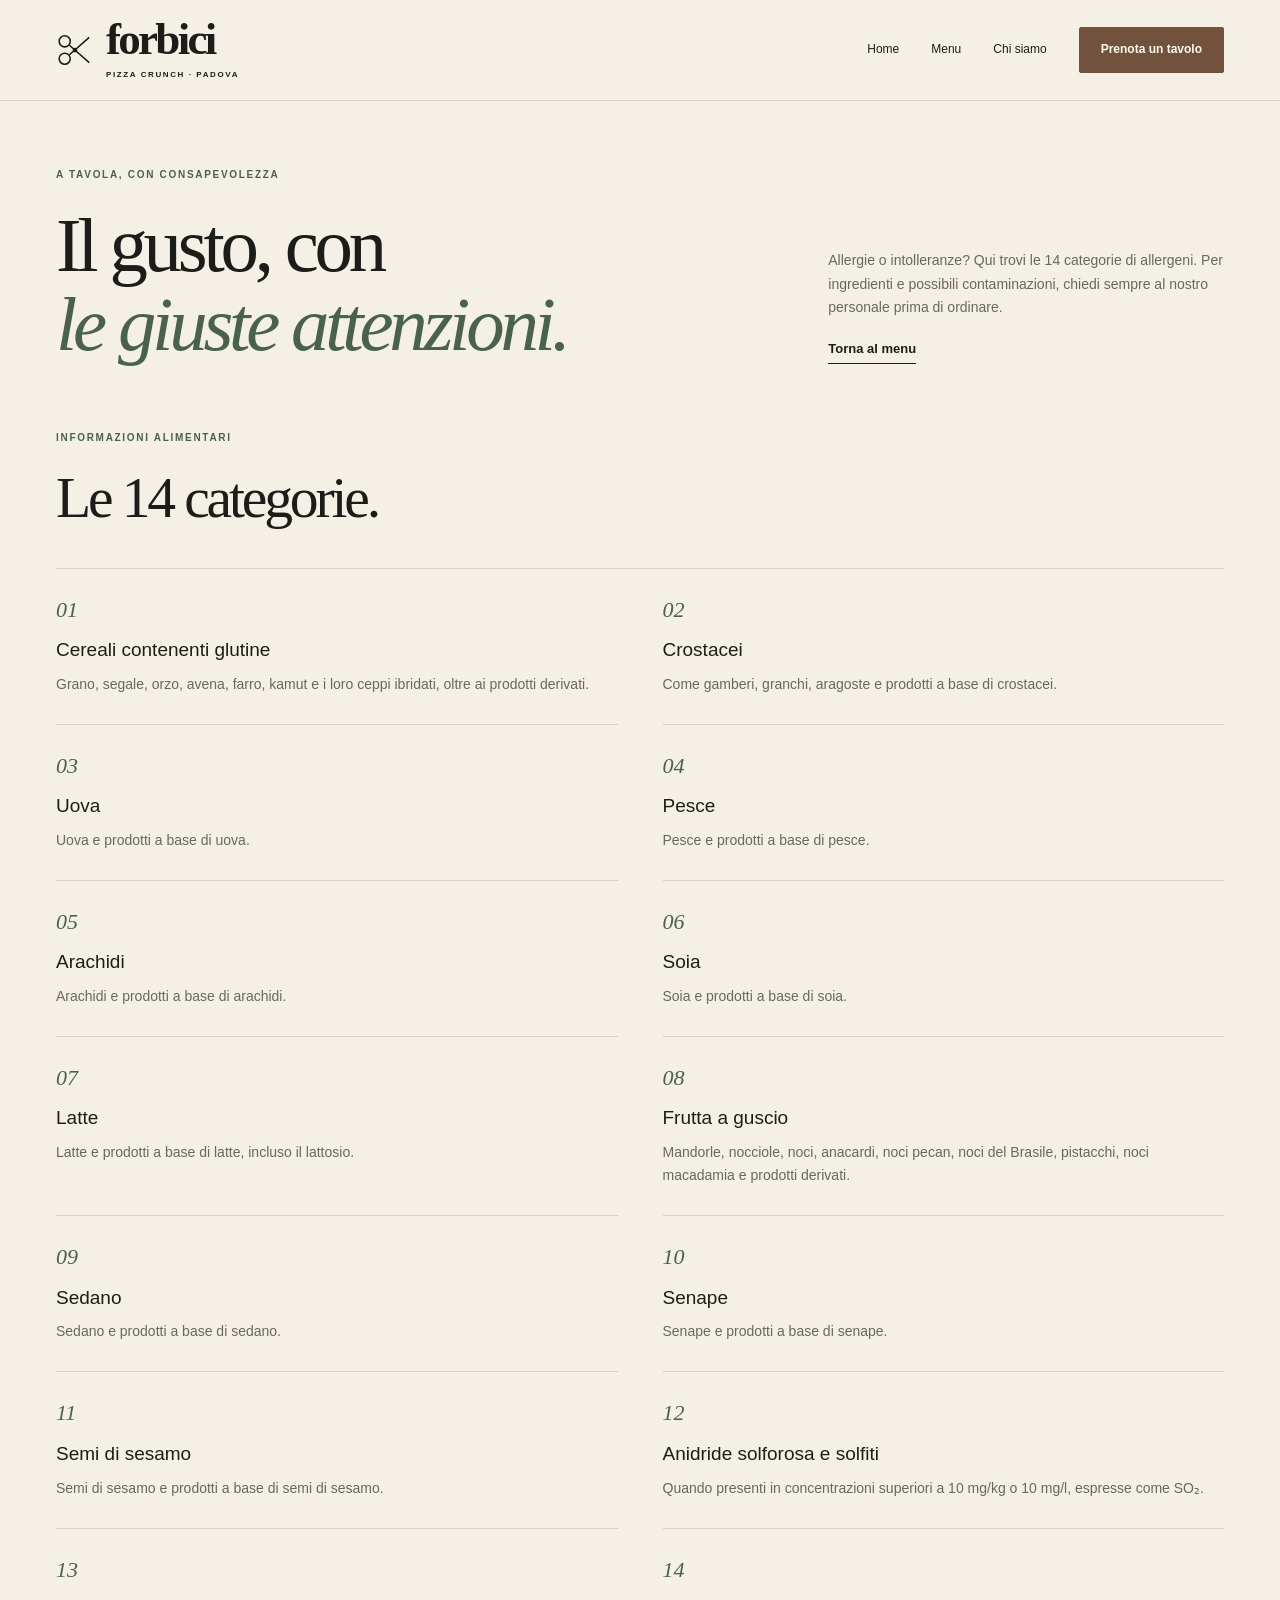
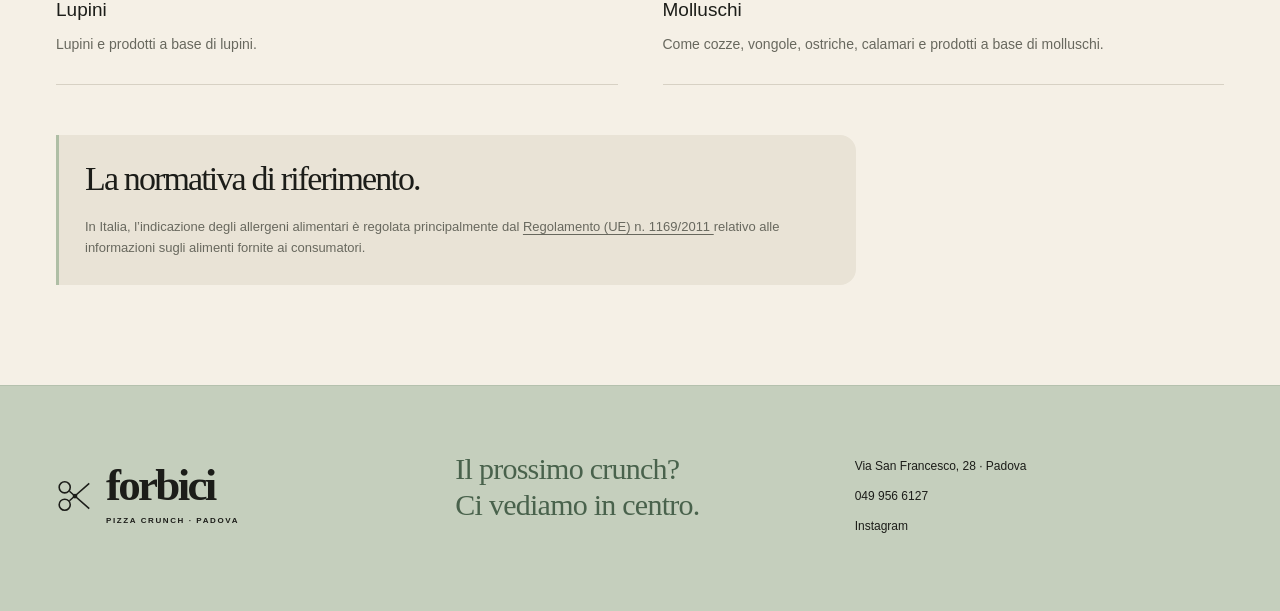
==== commit 9186935a: "Restyle site: assets, copy and UI updates Update site visual identity and content across multiple pa" ====
--- a/allergeni.html
+++ b/allergeni.html
@@ -3,7 +3,7 @@
   <head>
     <meta charset="UTF-8" />
     <meta name="viewport" content="width=device-width,initial-scale=1" />
-    <meta name="theme-color" content="#b93624" />
+    <meta name="theme-color" content="#1c1d19" />
     <title>Allergeni | Forbici Pizza Padova</title>
     <meta
       name="description"
@@ -12,7 +12,7 @@
     <link rel="stylesheet" href="styles.css" />
     <script src="script.js" defer></script>
   </head>
-  <body>
+  <body class="allergeni-page">
     <a class="skip" href="#main">Vai al contenuto</a>
     <header class="site-header">
       <div class="container header-inner">
@@ -25,7 +25,7 @@
           </svg>
           <span>
             forbici
-            <small>PIZZA · PADOVA</small>
+            <small>PIZZA CRUNCH · PADOVA</small>
           </span>
         </a>
         <button
@@ -39,62 +39,29 @@
         <nav id="navigation" aria-label="Navigazione principale">
           <a href="index.html">Home</a>
           <a href="menu.html">Menu</a>
-          <a href="contatti.html">Chi siamo / Contatti</a>
+          <a href="contatti.html">Chi siamo</a>
           <a
             class="button small"
             href="https://www.google.com/maps/reserve/v/dine/c/_NIUWXSTlwU?source=pa"
             target="_blank"
             rel="noopener noreferrer">
             Prenota un tavolo
-            <span aria-hidden="true">↗</span>
           </a>
+          <span class="nav-note">Ci trovi in Via San Francesco, 28 · Padova</span>
         </nav>
       </div>
     </header>
 
     <main id="main">
       <section class="page-intro container allergen-page-intro">
-        <span class="eyebrow">INFORMAZIONI ALIMENTARI</span>
+        <span class="eyebrow">A TAVOLA, CON CONSAPEVOLEZZA</span>
         <div class="intro-grid">
-          <h1>
-            <em>Lista degli allergeni.</em>
-          </h1>
-          <!--
-          <div class="allergen-intro-copy">
-            <p>
-              L’Allegato II del Regolamento (UE) n. 1169/2011 elenca le 14
-              categorie di sostanze o prodotti che possono provocare allergie o
-              intolleranze e che devono essere segnalati quando impiegati nella
-              preparazione di un alimento.
-            </p>
-            <p>
-              La presenza effettiva può variare in base alla ricetta, agli
-              ingredienti utilizzati e alla preparazione. Chiedi sempre conferma
-              al personale prima di ordinare.
-            </p>
-          </div>
-          -->
+          <h1>Il gusto, con<br /><em>le giuste attenzioni.</em></h1>
+          <div class="allergen-intro-copy"><p>Allergie o intolleranze? Qui trovi le 14 categorie di allergeni. Per ingredienti e possibili contaminazioni, chiedi sempre al nostro personale prima di ordinare.</p><a class="text-link" href="menu.html">Torna al menu</a></div>
         </div>
       </section>
-
-      <section
-        class="container allergen-content"
-        aria-labelledby="allergen-list-title">
-        <!--
-        <div class="section-heading">
-          <div>
-            <span class="eyebrow">
-              ALLEGATO II · REGOLAMENTO (UE) 1169/2011
-            </span>
-            <h2 id="allergen-list-title">
-              Le 14 categorie
-              <br />
-              da conoscere.
-            </h2>
-          </div>
-          <a class="text-link" href="menu.html">Torna al menu ↗</a>
-        </div>
-        -->
+      <section class="container allergen-content" aria-labelledby="allergen-list-title">
+        <div class="section-heading"><div><span class="eyebrow">INFORMAZIONI ALIMENTARI</span><h2 id="allergen-list-title">Le 14 categorie.</h2></div></div>
         <div class="allergen-list">
           <article class="allergen-card">
             <span class="number">01</span>
@@ -223,7 +190,7 @@
           </svg>
           <span>
             forbici
-            <small>PIZZA · PADOVA</small>
+            <small>PIZZA CRUNCH · PADOVA</small>
           </span>
         </a>
         <p>
@@ -236,37 +203,14 @@
             href="https://www.google.com/maps/search/?api=1&amp;query=Forbici+Pizza+Via+San+Francesco+28+Padova"
             target="_blank"
             rel="noopener noreferrer">
-            Via San Francesco, 28 · Padova ↗
+            Via San Francesco, 28 · Padova
           </a>
           <a href="tel:+390499566127">049 956 6127</a>
           <a
             href="https://www.instagram.com/forbicipizza/"
             target="_blank"
             rel="noopener noreferrer">
-            Instagram ↗
-          </a>
-        </div>
-      </div>
-      <div class="container footer-bottom">
-        <span>Forbici Pizza · Padova</span>
-        <div>
-          <a
-            href="https://glovoapp.com/en/it/padova/stores/forbici-pizza-crunch-pad"
-            target="_blank"
-            rel="noopener noreferrer">
-            Glovo ↗
-          </a>
-          <a
-            href="https://deliveroo.it/it/menu/padova/centro/forbici-pizza-crunch-padova"
-            target="_blank"
-            rel="noopener noreferrer">
-            Deliveroo ↗
-          </a>
-          <a
-            href="https://www.google.com/maps/reserve/v/dine/c/_NIUWXSTlwU?source=pa"
-            target="_blank"
-            rel="noopener noreferrer">
-            Prenota ↗
+            Instagram
           </a>
         </div>
       </div>
--- a/styles.css
+++ b/styles.css
@@ -1,1175 +1,350 @@
-/* Forbici Pizza — shared styles. No build step or external dependencies. */
+/* Forbici Pizza — salvia, crema, carbone e noce ispirati agli arredi del locale. */
 :root {
-  --cream: #f7f1e5;
-  --red: #b93624;
-  --ink: #29291f;
-  --muted: #68685b;
-  --line: #d9d2c3;
+  --cream: #f5f0e6;
   --white: #fffaf1;
-  --green: #394b38;
-}
-* {
-  box-sizing: border-box;
-}
-html {
-  scroll-behavior: smooth;
-  scroll-padding-top: 110px;
-}
-body {
-  margin: 0;
+  --ink: #1c1d19;
+  --muted: #68685e;
+  --sage: #afbea5;
+  --sage-mist: #e9ecdf;
+  --sage-soft: #dbe2d2;
+  --sage-footer: #c5cfbd;
+  --sand: #e9e3d6;
+  --green-ink: #49624c;
+  --wood: #73523d;
+  --wood-hover: #583e2d;
+  --line: #d7d1c4;
+  --serif: Georgia, "Times New Roman", serif;
+}
+* { box-sizing: border-box; }
+html { scroll-behavior: smooth; scroll-padding-top: 112px; }
+body { margin: 0; background: var(--cream); color: var(--ink); font: 16px/1.65 Arial, Helvetica, sans-serif; -webkit-font-smoothing: antialiased; }
+a { color: inherit; text-decoration: none; }
+button { font: inherit; cursor: pointer; }
+img { display: block; max-width: 100%; object-fit: cover; }
+svg { stroke: currentColor; stroke-width: 2; }
+h1,h2,h3,p,figure { margin: 0; }
+h1,h2 { font-family: var(--serif); font-weight: 400; letter-spacing: -.055em; line-height: 1.03; text-wrap: balance; }
+h1 { font-size: clamp(58px, 6.3vw, 96px); }
+h2 { font-size: clamp(40px, 4.5vw, 66px); }
+h3 { font-size: 21px; line-height: 1.3; font-weight: 500; }
+h1 em,h2 em { font-weight: 400; color: var(--green-ink); }
+p { color: var(--muted); }
+.container { width: min(1320px, calc(100% - 112px)); margin-inline: auto; }
+.eyebrow { display: block; font-size: 10px; letter-spacing: .17em; font-weight: 700; line-height: 1.7; }
+.button { display: inline-flex; justify-content: center; align-items: center; gap: 18px; padding: 16px 25px; min-height: 50px; border: 1px solid var(--wood); border-radius: 2px; background: var(--wood); color: var(--white); font-size: 13px; font-weight: 600; line-height: 1.3; transition: background .2s, transform .2s; }
+.button:hover { background: var(--wood-hover); border-color: var(--wood-hover); transform: translateY(-2px); }
+.button.small { padding: 13px 21px; min-height: 46px; font-size: 12px; }
+.button.light { background: var(--wood); border-color: var(--wood); color: var(--white); }
+.button.light:hover { background: var(--wood-hover); border-color: var(--wood-hover); }
+.text-link { display: inline-block; border-bottom: 1px solid currentColor; padding-bottom: 5px; font-size: 13px; font-weight: 600; line-height: 1.5; }
+.text-link:hover { color: var(--green-ink); }
+.actions { display: flex; gap: 26px; align-items: center; flex-wrap: wrap; }
+.site-header { position: sticky; top: 0; z-index: 20; background: var(--cream); border-bottom: 1px solid var(--line); }
+.header-inner { display: flex; height: 100px; align-items: center; justify-content: space-between; gap: 24px; }
+.brand { display: inline-flex; align-items: center; gap: 12px; color: var(--ink); line-height: .85; flex-shrink: 0; }
+.brand svg { width: 38px; height: 38px; }
+.brand > span { font: bold 45px/.85 var(--serif); letter-spacing: -.06em; }
+.brand small { display: block; margin-top: 12px; font: 700 8px/1.2 Arial, sans-serif; letter-spacing: .2em; }
+nav { display: flex; align-items: center; gap: 32px; font-size: 12px; }
+nav > a[aria-current] { color: var(--green-ink); }
+nav > a:not(.button):hover { color: var(--green-ink); }
+.nav-toggle, .nav-note { display: none; }
+.hero { padding: 42px 0 32px; background: var(--cream); color: var(--ink); overflow: hidden; }
+.hero-grid { display: grid; grid-template-columns: 1fr 1.08fr; align-items: center; gap: 6%; }
+.hero-copy { padding: 28px 0; }
+.hero-copy > .eyebrow { color: var(--green-ink); margin-bottom: 28px; }
+.dot { display: inline-block; width: 6px; height: 6px; margin-right: 7px; border-radius: 50%; background: var(--green-ink); vertical-align: middle; }
+.hero h1 { font-size: clamp(62px,6.2vw,94px); }
+.hero h1 > span, .hero h1 > em { display: block; }
+.hero h1 em { color: var(--green-ink); margin-top: 8px; }
+.hero-copy p { max-width: 355px; margin: 26px 0 0; color: var(--muted); font-size: 15px; }
+.hero-photo { position: relative; height: 570px; margin: 0 0 30px 18px; isolation: isolate; }
+.hero-photo::before { content: ""; position: absolute; z-index: -1; inset: 26px -16px -20px 26px; background: #e0e6d7; border-radius: 28px; transform: rotate(2deg); }
+.hero-photo > img { width: 100%; height: 100%; object-position: 63% center; border-radius: 24px; }
+.photo-label { position: absolute; bottom: 28px; left: -30px; padding: 20px 26px; border: 1px solid var(--line); border-radius: 14px; background: var(--cream); box-shadow: 0 8px 28px #1c1d190a; font: 29px/1.1 var(--serif); color: var(--ink); letter-spacing: -.035em; }
+.photo-label > span { display: block; font: 700 8px/1.5 Arial, sans-serif; letter-spacing: .13em; color: var(--green-ink); margin-bottom: 10px; }
+.photo-label em { color: var(--green-ink); }
+.ribbon { display: block; width: 100%; padding: 0; border: 0; border-radius: 0; font-family: inherit; text-align: left; position: relative; overflow: hidden; background: var(--sage); color: var(--ink); font-size: 10px; font-weight: 700; letter-spacing: .13em; }
+.ribbon-track { display: flex; width: max-content; animation: ribbon-scroll 30s linear infinite; }
+.ribbon-group { display: flex; flex-shrink: 0; align-items: center; justify-content: space-around; min-width: 100vw; gap: 32px; padding: 10px 32px 10px 0; white-space: nowrap; line-height: 18px; }
+.ribbon-mark { display: block; flex: 0 0 20px; width: 20px; height: 20px; stroke-width: 1.6; stroke-linecap: round; stroke-linejoin: round; }
+.ribbon.is-paused .ribbon-track { animation-play-state: paused; }
+.ribbon:focus-visible { outline-offset: -4px; }
+@keyframes ribbon-scroll { to { transform: translateX(-50%); } }
+.section { padding-block: 100px; }
+.section-heading { display: flex; align-items: end; justify-content: space-between; gap: 24px; margin-bottom: 40px; }
+.section-heading .eyebrow { margin-bottom: 22px; color: var(--green-ink); }
+.food-grid { display: grid; grid-template-columns: repeat(3,minmax(0,1fr)); gap: 28px; }
+.food-photo { aspect-ratio: 1.05; position: relative; overflow: hidden; background: #ded4c0; }
+.food-photo img { width: 100%; height: 100%; transition: transform .4s; }
+.food-card:hover img { transform: scale(1.04); }
+.food-photo > span { position: absolute; top: 15px; left: 15px; background: var(--cream); padding: 7px 12px; font-size: 9px; letter-spacing: .12em; }
+.food-card h3 { margin: 21px 0 7px; font: 31px/1.1 var(--serif); letter-spacing: -.035em; }
+.food-card p { font-size: 13px; }
+.section-wash { background: var(--sage-mist); }
+.story-strip { background: var(--sand); padding-block: 80px; }
+.story-grid { display: grid; grid-template-columns: 1.1fr 1fr; gap: 8%; align-items: center; }
+.story-photo { position: relative; }
+.story-photo img { width: 100%; height: 490px; object-position: 54% center; }
+.story-photo figcaption { padding-top: 14px; font-size: 9px; letter-spacing: .14em; }
+.story-copy .eyebrow { margin-bottom: 25px; }
+.story-copy p { max-width: 440px; font-size: 14px; margin-top: 22px; }
+.story-copy .text-link { margin-top: 26px; }
+.visit-grid { display: grid; grid-template-columns: 1fr 1.5fr; gap: 8%; }
+.visit-grid h2 { margin-top: 22px; }
+.visit-options { display: grid; grid-template-columns: repeat(2, minmax(0, 1fr)); grid-template-rows: repeat(4, auto); column-gap: 36px; row-gap: 0; align-content: start; }
+.visit-options > div { display: grid; grid-row: span 4; grid-template-rows: subgrid; border-top: 1px solid var(--line); padding-top: 18px; }
+.visit-options .text-link { justify-self: start; align-self: start; }
+.number { font: italic 22px/1.2 var(--serif); color: var(--green-ink); }
+.visit-options h3 { margin-top: 25px; }
+.visit-options p { margin: 16px 0 23px; font-size: 13px; }
+.page-intro { padding-block: 65px 60px; }
+.page-intro > .eyebrow { color: var(--green-ink); }
+.intro-grid { display: grid; grid-template-columns: 1.8fr 1fr; align-items: end; gap: 60px; margin-top: 23px; }
+.intro-grid h1 { font-size: clamp(52px,6vw,88px); }
+.intro-grid > p { font-size: 14px; max-width: 320px; margin-bottom: 8px; }
+.menu-content { padding-block: 70px 80px; }
+.menu-notice { font-size: 12px; max-width: 650px; }
+.filters { display: flex; flex-wrap: wrap; gap: 8px; margin: 30px 0 20px; }
+.filter { padding: 10px 22px; min-height: 44px; border: 1px solid var(--line); border-radius: 30px; background: transparent; color: var(--ink); font-size: 12px; transition: background .2s,color .2s; }
+.filter:hover,.filter.active { background: var(--ink); border-color: var(--ink); color: var(--cream); }
+.menu-category { display: grid; grid-template-columns: 1fr 1.7fr; gap: 8%; padding-block: 42px; border-bottom: 1px solid var(--line); scroll-margin-top: 120px; }
+.category-heading h2 { font-size: 38px; margin: 16px 0 12px; }
+.category-heading p { font-size: 13px; }
+.menu-item { display: flex; align-items: start; justify-content: space-between; gap: 24px; padding-block: 23px; border-bottom: 1px solid var(--line); }
+.dish-allergens { margin-top: 12px; }
+.dish-allergens-label { display: block; color: var(--muted); font-size: 10px; letter-spacing: .035em; }
+.dish-allergens ul { display: flex; flex-wrap: wrap; gap: 6px; list-style: none; padding: 0; margin: 6px 0 0; }
+.dish-allergens li { padding: 3px 10px; border: 1px solid #49624c30; border-radius: 20px; background: var(--sage-mist); color: var(--green-ink); font-size: 11px; line-height: 1.5; }
+.menu-item:first-child { padding-top: 6px; }
+.menu-item:last-child { border-bottom: 0; }
+.menu-item h3 { font-size: 18px; }
+.menu-item p { margin-top: 7px; font-size: 13px; }
+.price { color: var(--green-ink); font-size: 15px; white-space: nowrap; font-variant-numeric: tabular-nums; }
+.allergen-note { max-width: 740px; margin-top: 30px; font-size: 12px; }
+.allergen-note .text-link { margin-top: 8px; font-size: 12px; }
+.allergen-note a { display: block; width: fit-content; }
+.cta-band { padding: 65px 0; background: var(--sage-soft); color: var(--ink); }
+.cta-band > .container { display: flex; align-items: center; justify-content: space-between; gap: 30px; }
+.cta-band h2 { margin-top: 20px; }
+.about-grid { display: grid; grid-template-columns: 1.15fr 1fr; align-items: center; gap: 8%; padding-top: 15px; }
+.about-photo { height: 480px; }
+.about-photo img { width: 100%; height: 100%; object-position: center; }
+.about-copy h2 { margin: 22px 0; }
+.about-copy p { margin-bottom: 18px; font-size: 14px; }
+.contact-grid { display: grid; grid-template-columns: 1.1fr 1fr; gap: 10%; }
+.contact-grid h2 { margin: 22px 0 32px; }
+.contact-grid .fineprint { max-width: 360px; margin: 16px 0; }
+.contact-details > div { border-top: 1px solid var(--line); padding: 24px 0; }
+.contact-details h3 { margin: 15px 0 8px; }
+.contact-details p { font-size: 14px; margin-block: 12px; }
+.contact-phone { display: block; font-size: 25px; margin-top: 12px; }
+.location-gallery { margin-bottom: 55px; }
+.location-gallery img { width: 100%; height: 480px; object-position: center 57%; }
+.location-gallery figcaption { display: flex; align-items: center; justify-content: space-between; gap: 16px; padding: 16px 0; font-size: 12px; border-bottom: 1px solid var(--line); }
+.map-placeholder { padding: 65px 32px; text-align: center; background: var(--sage); color: var(--ink); }
+.map-placeholder h2 { margin: 22px 0; }
+.map-placeholder p { color: #384335; font-size: 12px; margin-bottom: 26px; }
+.map-placeholder > .text-link { margin-left: 25px; }
+.map-placeholder > .text-link:hover { color: var(--green-ink); }
+.map-section iframe { display: block; width: 100%; height: 450px; border: 0; }
+.order-section { display: grid; grid-template-columns: 1fr 1fr; align-items: center; gap: 10%; }
+.order-section h2 { margin: 22px 0; }
+.order-section p { font-size: 14px; }
+.delivery-link { display: flex; align-items: center; justify-content: space-between; gap: 20px; padding-block: 24px; border-bottom: 1px solid var(--line); font-size: 25px; }
+.delivery-link:hover { color: var(--green-ink); }
+.delivery-link small { display: block; font-size: 12px; color: var(--muted); margin-top: 5px; }
+.allergen-page-intro { padding-bottom: 65px; }
+.allergen-intro-copy p { font-size: 14px; }
+.allergen-intro-copy .text-link { margin-top: 20px; }
+.allergen-content { padding-bottom: 100px; }
+.allergen-list { display: grid; grid-template-columns: repeat(2,minmax(0,1fr)); gap: 0 45px; border-top: 1px solid var(--line); }
+.allergen-card { padding: 28px 0; border-bottom: 1px solid var(--line); }
+.allergen-card .number { display: block; margin-bottom: 15px; }
+.allergen-card h3 { font-size: 19px; margin-bottom: 10px; }
+.allergen-card p { font-size: 14px; }
+.allergen-legal { background: var(--sand); border-radius: 0 16px 16px 0; border-left: 3px solid var(--sage); padding: 26px; margin-top: 50px; max-width: 800px; }
+.allergen-legal h2 { font-size: 34px; margin-bottom: 20px; }
+.allergen-legal p { font-size: 13px; }
+.allergen-legal a { text-decoration: underline; text-underline-offset: 3px; }
+footer { background: var(--sage-footer); color: var(--ink); padding: 65px 0 25px; border-top: 1px solid #49624c20; }
+footer .brand { color: var(--ink); }
+.footer-top { display: grid; grid-template-columns: 1fr 1fr 1fr; gap: 30px; padding-bottom: 45px; }
+.footer-top > p { color: var(--green-ink); font: 30px/1.2 var(--serif); letter-spacing: -.025em; }
+.footer-top > div > a { display: block; font-size: 12px; line-height: 2.5; }
+footer a:hover { color: var(--wood); }
+.footer-bottom { display: flex; flex-wrap: wrap; justify-content: space-between; gap: 15px 25px; border-top: 1px solid #49624c40; padding-top: 22px; color: #46513f; font-size: 10px; }
+.footer-bottom > div { display: flex; gap: 22px; }
+.fineprint { font-size: 12px; line-height: 1.5; }
+.mobile-actions { display: none; }
+dialog { width: min(450px,calc(100% - 32px)); max-height: calc(100dvh - 32px); overflow: auto; padding: 26px; border: 1px solid #ffffffb3; border-radius: 24px; background: var(--cream); color: var(--ink); box-shadow: 0 24px 80px #1c1d1933; }
+dialog[open] { animation: order-reveal .24s ease-out both; }
+dialog::backdrop { background: #1c1d1966; backdrop-filter: blur(7px); -webkit-backdrop-filter: blur(7px); }
+dialog h2 { font-size: 42px; margin: 14px 0 12px; }
+dialog > p { font-size: 13px; }
+dialog .fineprint { font-size: 10px; margin-top: 18px; line-height: 1.6; }
+.dialog-top { display: flex; align-items: center; justify-content: space-between; gap: 12px; }
+.dialog-top .eyebrow { color: var(--green-ink); font-size: 9px; }
+.close-dialog { display: grid; place-items: center; background: var(--sage-mist); border: 0; border-radius: 50%; color: var(--ink); width: 36px; height: 36px; padding: 10px; cursor: pointer; }
+.close-dialog svg { width: 16px; height: 16px; stroke-width: 1.6; stroke-linecap: round; }
+.close-dialog:focus-visible { outline-width: 2px; outline-offset: 2px; }
+.close-dialog:hover { background: var(--sage-soft); }
+.order-choices { display: grid; gap: 9px; margin-top: 22px; }
+.order-choice { display: flex; align-items: center; gap: 12px; padding: 13px; min-height: 76px; background: #fffaf180; border: 1px solid var(--line); border-radius: 15px; transition: background .2s, border-color .2s, transform .2s; }
+.order-choice:hover { background: var(--sage-mist); border-color: var(--sage); transform: translateY(-1px); }
+.order-choice-icon { display: grid; place-items: center; flex: 0 0 40px; width: 40px; height: 40px; border-radius: 12px; background: var(--sage-soft); color: var(--green-ink); }
+.order-choice-icon svg { width: 21px; height: 21px; stroke-width: 1.6; stroke-linecap: round; stroke-linejoin: round; }
+.order-choice-copy { min-width: 0; }
+.order-choice-copy strong { display: block; font-size: 16px; font-weight: 600; line-height: 1.3; }
+.order-choice-copy small { display: block; font-size: 10px; color: var(--muted); margin-top: 4px; }
+.order-choice-kind { margin-left: auto; color: var(--green-ink); font-size: 9px; }
+@keyframes order-reveal { from { opacity: 0; transform: translateY(12px) scale(.98); } to { opacity: 1; transform: translateY(0) scale(1); } }
+body.dialog-open { overflow: hidden; }
+.skip { position: fixed; top: -100px; left: 16px; z-index: 99; background: var(--ink); color: white; padding: 12px; }
+.skip:focus { top: 10px; }
+:focus-visible { outline: 3px solid var(--green-ink); outline-offset: 5px; }
+.sr-only { position: absolute; width: 1px; height: 1px; padding: 0; margin: -1px; overflow: hidden; clip: rect(0,0,0,0); white-space: nowrap; border: 0; }
+[hidden] { display: none !important; }
+@media (min-width: 1600px) { .hero-photo { height: 660px; } }
+@media (max-width: 1100px) {
+  .container { width: calc(100% - 64px); }
+  nav { gap: 20px; }
+  .hero-grid { gap: 5%; }
+  .hero h1 { font-size: clamp(58px,7vw,77px); }
+  .hero-photo { height: 520px; }
+  .hero-copy > .eyebrow { font-size: 9px; }
+  .story-photo img { height: 440px; }
+  .visit-grid { grid-template-columns: 1fr 1.6fr; gap: 5%; }
+}
+@media (max-width: 780px) {
+  html { scroll-padding-top: 95px; }
+  .container { width: calc(100% - 40px); }
+  .header-inner { height: 78px; }
+  .brand > span { font-size: 37px; }
+  .brand svg { width: 31px; height: 31px; }
+  .brand small { margin-top: 10px; font-size: 7px; }
+  .nav-toggle { display: flex; flex-direction: column; justify-content: center; gap: 6px; background: transparent; border: 1px solid var(--line); border-radius: 50%; width: 46px; height: 46px; align-items: center; }
+  .nav-toggle span { width: 19px; height: 1px; background: var(--ink); transition: transform .2s; }
+  .nav-toggle[aria-expanded="true"] span:first-child { transform: translateY(3.5px) rotate(45deg); }
+  .nav-toggle[aria-expanded="true"] span:last-child { transform: translateY(-3.5px) rotate(-45deg); }
+  .nav-toggle[aria-expanded="true"] { background: var(--sage-soft); border-color: transparent; }
+  nav { display: none; position: absolute; top: 86px; left: auto; right: 20px; width: min(270px, calc(100% - 40px)); padding: 12px; max-height: calc(100dvh - 164px - env(safe-area-inset-bottom)); overflow-y: auto; background: var(--cream); border: 1px solid #49624c24; border-radius: 18px; box-shadow: 0 12px 32px #1c1d1920; gap: 3px; counter-reset: nav-item; }
+  nav.open { display: flex; flex-direction: column; align-items: stretch; animation: nav-reveal .24s cubic-bezier(.2,.8,.2,1); }
+  nav::before { content: none; }
+  nav > a:not(.button) { display: flex; align-items: center; gap: 12px; padding: 9px 12px; min-height: 42px; border-radius: 10px; font: 19px/1.2 var(--serif); letter-spacing: -.04em; transition: background .2s, color .2s; }
+  nav > a:not(.button)::before { content: none; }
+  nav > a[aria-current]:not(.button) { background: var(--sage-soft); color: var(--green-ink); }
+  nav > a:not(.button):hover { background: var(--sage-mist); }
+  nav .button { margin-top: 8px; min-height: 42px; padding: 10px 14px; border-radius: 10px; font-size: 12px; }
+  .nav-note { display: none; }
+  .hero { padding-top: 25px; }
+  .hero-grid { grid-template-columns: 1fr; gap: 0; }
+  .hero-copy { display: contents; }
+  .hero-copy > .eyebrow { order: 0; margin-bottom: 18px; font-size: 9px; }
+  .hero h1 { order: 1; font-size: clamp(40px,10.5vw,72px); margin-bottom: 27px; }
+  .hero h1 > span { white-space: nowrap; }
+  .hero h1 em { margin-top: 3px; }
+  .hero-photo { order: 2; height: clamp(240px,65vw,390px); margin: 0 9px 30px 0; }
+  .hero-photo > img { border-radius: 18px; object-position: center; }
+  .hero-photo::before { inset: 15px -9px -12px 16px; border-radius: 20px; transform: rotate(1.5deg); }
+  .photo-label { font-size: 21px; padding: 13px 18px; left: 12px; bottom: 14px; border-radius: 11px; }
+  .photo-label > span { font-size: 7px; margin-bottom: 7px; }
+  .hero-copy p { order: 3; font-size: 14px; margin: 0; max-width: 430px; }
+  .ribbon { font-size: 9px; }
+  .ribbon-group { gap: 24px; padding: 7px 24px 7px 0; }
+  .ribbon-mark { flex-basis: 18px; width: 18px; height: 18px; }
+  .section { padding-block: 62px; }
+  .section-heading { gap: 20px; margin-bottom: 28px; align-items: end; }
+  .section-heading .eyebrow { margin-bottom: 18px; font-size: 9px; }
+  .section-heading .text-link { font-size: 11px; white-space: nowrap; }
+  h2 { font-size: clamp(38px,8vw,56px); }
+  .food-grid { grid-template-columns: 1fr; gap: 35px; }
+  .food-photo { aspect-ratio: 1.35; }
+  .food-card h3 { margin-top: 16px; font-size: 29px; }
+  .story-strip { padding-block: 50px; }
+  .story-grid { grid-template-columns: 1fr; gap: 34px; }
+  .story-photo img { height: 340px; }
+  .story-copy .eyebrow { margin-bottom: 20px; }
+  .visit-grid { grid-template-columns: 1fr; gap: 32px; }
+  .visit-options { column-gap: 24px; }
+  .visit-options h3 { font-size: 19px; }
+  .visit-options p,.visit-options .text-link { font-size: 12px; }
+  .page-intro { padding-block: 40px; }
+  .intro-grid { grid-template-columns: 1fr; gap: 24px; }
+  .intro-grid h1 { font-size: clamp(48px,10vw,72px); }
+  .intro-grid > p { max-width: 420px; }
+  .menu-content { padding-block: 50px; }
+  .menu-category { grid-template-columns: 1fr; gap: 25px; padding-block: 32px; scroll-margin-top: 100px; }
+  .category-heading h2 { font-size: 34px; margin: 10px 0; }
+  .menu-item h3 { font-size: 16px; }
+  .menu-item p { font-size: 12px; }
+  .price { font-size: 14px; }
+  .filters { gap: 7px; margin-top: 25px; }
+  .filter { padding: 10px 16px; }
+  .cta-band { padding-block: 44px; }
+  .cta-band > .container { flex-direction: column; align-items: start; }
+  .about-grid,.contact-grid,.order-section { grid-template-columns: 1fr; gap: 32px; }
+  .about-photo { height: 340px; }
+  .contact-grid h2 { font-size: clamp(40px,9vw,56px); }
+  .location-gallery { margin-bottom: 30px; }
+  .location-gallery img { height: 310px; }
+  .location-gallery figcaption { flex-direction: column; align-items: start; gap: 6px; font-size: 11px; }
+  .map-placeholder { padding: 40px 20px; }
+  .map-placeholder h2 { font-size: 38px; }
+  .map-placeholder > .text-link { display: block; margin: 22px auto 0; width: fit-content; }
+  .map-section iframe { height: 390px; }
+  .allergen-content { padding-bottom: 65px; }
+  .allergen-list { grid-template-columns: 1fr; }
+  .allergen-legal h2 { font-size: 30px; }
+  footer { padding-top: 26px; padding-bottom: 22px; }
+  body:has(.mobile-actions) footer { padding-bottom: calc(84px + env(safe-area-inset-bottom)); }
+  .footer-top { grid-template-columns: minmax(0, .9fr) minmax(0, 1.1fr); align-items: start; gap: 16px; padding-bottom: 18px; }
+  .footer-top .brand { gap: 8px; }
+  .footer-top .brand > span { font-size: 30px; }
+  .footer-top .brand svg { width: 26px; height: 26px; }
+  .footer-top .brand small { font-size: 6px; margin-top: 8px; letter-spacing: .12em; }
+  .footer-top > p { display: none; }
+  .footer-top > div { display: grid; gap: 3px; }
+  .footer-top > div > a { font-size: 11px; line-height: 1.6; padding-block: 3px; }
+  .footer-bottom { display: grid; grid-template-columns: minmax(0, 1fr) auto; align-items: center; gap: 4px 16px; padding-top: 10px; font-size: 10px; }
+  .footer-bottom > a { justify-self: end; }
+  .footer-bottom > div { grid-column: 1 / -1; display: flex; justify-content: space-between; gap: 16px; }
+  .footer-bottom a { display: inline-block; padding-block: 5px; }
+  .mobile-actions { position: fixed; bottom: calc(12px + env(safe-area-inset-bottom)); left: 16px; right: 16px; max-width: 340px; margin-inline: auto; z-index: 25; display: grid; grid-template-columns: 1.12fr 1fr; gap: 4px; padding: 4px; border: 1px solid #ffffffa6; border-radius: 18px; background: #f5f0e6ed; backdrop-filter: blur(16px); -webkit-backdrop-filter: blur(16px); box-shadow: 0 6px 24px #1c1d1924; transition: transform .38s cubic-bezier(.22,1,.36,1), opacity .28s ease; }
+  .mobile-actions.is-scroll-hidden { transform: translateY(calc(100% + 24px + env(safe-area-inset-bottom))); opacity: 0; pointer-events: none; }
+  .mobile-actions:has(a:focus-visible) { transform: translateY(0); opacity: 1; pointer-events: auto; }
+  .mobile-actions a { display: flex; align-items: center; justify-content: center; gap: 6px; min-height: 40px; padding: 8px 6px; border-radius: 14px; background: var(--sage-soft); color: var(--green-ink); font-size: 11px; font-weight: 600; line-height: 1.3; transition: background .2s, transform .2s; }
+  .mobile-actions a svg { flex: 0 0 16px; width: 16px; height: 16px; stroke-width: 1.7; stroke-linecap: round; stroke-linejoin: round; }
+  .mobile-actions a:last-child { background: var(--wood); color: var(--white); }
+  .mobile-actions a:hover { background: var(--sage); }
+  .mobile-actions a:last-child:hover { background: var(--wood-hover); }
+  .mobile-actions a:active { transform: scale(.97); }
+  .mobile-actions a:focus-visible { outline-offset: 2px; }
+  dialog { padding: 20px; }
+  dialog h2 { font-size: 36px; }
+}
+@media (max-width: 360px) {
+  .actions { gap: 18px; }
+  .actions .text-link { font-size: 12px; }
+  .button { padding-inline: 18px; }
+  .hero h1 { font-size: 37px; }
+  .visit-options { column-gap: 18px; }
+  .visit-options h3 { font-size: 17px; }
+  .order-choice { gap: 10px; padding: 11px; }
+  .order-choice-kind { display: none; }
+}
+@media (prefers-reduced-motion: reduce) {
+  html { scroll-behavior: auto; }
+  *,*::before,*::after { animation: none !important; transition: none !important; }
+}
+/* Menu carousel: a continuous cream surface with a soft sage inset. */
+.menu-page-intro {
+  padding-bottom: 38px;
+}
+.slider-section {
   background: var(--cream);
   color: var(--ink);
-  font-family: Arial, Helvetica, sans-serif;
-  font-size: 16px;
-  line-height: 1.6;
-}
-a {
-  color: inherit;
-  text-decoration: none;
-}
-button {
-  font: inherit;
-  cursor: pointer;
-}
-img {
-  display: block;
-  max-width: 100%;
-  object-fit: cover;
-}
-svg {
-  stroke: currentColor;
-  stroke-width: 2.4;
-}
-h1,
-h2,
-h3,
-p,
-figure {
-  margin: 0;
-}
-h1,
-h2 {
-  font-family: Georgia, "Times New Roman", serif;
-  font-weight: 400;
-  letter-spacing: -0.055em;
-  line-height: 1.02;
-}
-h1 {
-  font-size: clamp(60px, 6.5vw, 100px);
-}
-h2 {
-  font-size: clamp(40px, 4.4vw, 66px);
-}
-h3 {
-  font-size: 21px;
-  line-height: 1.3;
-  font-weight: 500;
-}
-h1 em {
-  color: var(--red);
-  font-weight: 400;
-}
-p {
-  color: var(--muted);
-}
-.container {
-  width: min(1280px, calc(100% - 100px));
-  margin-inline: auto;
-}
-.eyebrow {
-  font-size: 11px;
-  letter-spacing: 0.15em;
-  font-weight: 700;
-  line-height: 1.6;
-  display: block;
-}
-.button {
-  background: var(--red);
-  color: var(--white);
-  display: inline-flex;
-  align-items: center;
-  justify-content: space-between;
-  gap: 28px;
-  border: 1px solid var(--red);
-  padding: 15px 24px;
-  border-radius: 3px;
-  font-size: 14px;
-  font-weight: 600;
-  transition:
-    background 0.2s,
-    transform 0.2s;
-}
-.button:hover {
-  background: #93291b;
-  transform: translateY(-2px);
-}
-.button.small {
-  padding: 11px 17px;
-  font-size: 12px;
-}
-.button.light {
-  background: var(--cream);
-  color: var(--red);
-  border-color: var(--cream);
-}
-.button.light:hover {
-  background: #eee4d1;
-}
-.text-link {
-  display: inline-block;
-  font-size: 14px;
-  font-weight: 600;
-  border-bottom: 1px solid currentColor;
-  padding-bottom: 4px;
-  line-height: 1.5;
-}
-.text-link:hover {
-  color: var(--red);
-}
-.actions {
-  display: flex;
-  align-items: center;
-  gap: 25px;
-}
-.site-header {
-  position: sticky;
-  top: 0;
-  z-index: 20;
-  background: var(--cream);
-  border-bottom: 1px solid var(--line);
-}
-.header-inner {
-  height: 98px;
-  display: flex;
-  align-items: center;
-  justify-content: space-between;
-}
-.brand {
-  display: flex;
-  align-items: center;
-  gap: 12px;
-  color: var(--red);
-  line-height: 0.85;
-}
-.brand svg {
-  width: 42px;
-  height: 42px;
-}
-.brand > span {
-  font-family: Georgia, serif;
-  font-size: 46px;
-  font-weight: bold;
-  letter-spacing: -0.05em;
-}
-.brand small {
-  display: block;
-  font-family: Arial, sans-serif;
-  font-size: 9px;
-  font-weight: 700;
-  letter-spacing: 0.18em;
-  margin-top: 12px;
-}
-nav {
-  display: flex;
-  align-items: center;
-  gap: 32px;
-  font-size: 13px;
-}
-nav > a[aria-current] {
-  color: var(--red);
-}
-nav > a:not(.button):hover {
-  color: var(--red);
-}
-.nav-toggle {
-  display: none;
-}
-.hero {
-  padding: 48px 0 52px;
-}
-.hero-grid {
-  display: grid;
-  grid-template-columns: 1fr 1.06fr;
-  gap: 65px;
-  align-items: center;
-}
-.hero-copy > .eyebrow {
-  margin-bottom: 28px;
-}
-.dot {
-  display: inline-block;
-  width: 7px;
-  height: 7px;
-  background: var(--red);
-  border-radius: 50%;
-  margin-right: 8px;
-}
-.hero-copy p {
-  max-width: 365px;
-  margin: 26px 0 30px;
-  font-size: 15px;
-}
-.hero-address {
-  display: flex;
-  justify-content: space-between;
-  gap: 16px;
-  font-size: 10px;
-  letter-spacing: 0.06em;
-  margin-top: 44px;
-  border-top: 1px solid var(--line);
-  padding-top: 18px;
-}
-.hero-address span {
-  color: var(--muted);
-}
-.hero-photo {
-  position: relative;
-  height: 620px;
-}
-.hero-photo > img {
-  width: 100%;
-  height: 100%;
-  border-radius: 140px 4px 4px 4px;
-  object-position: 65% center;
-}
-.photo-label {
-  position: absolute;
-  left: 25px;
-  bottom: 48px;
-  color: white;
-  font-size: 12px;
-  font-weight: 700;
-  letter-spacing: 0.06em;
-  text-shadow: 0 1px 6px black;
-}
-.hero-photo:after {
-  content: "";
-  position: absolute;
-  inset: 55% 0 0;
-  border-radius: 0 0 4px 4px;
-  background: linear-gradient(transparent, rgba(0, 0, 0, 0.45));
-  pointer-events: none;
-}
-.photo-label {
-  z-index: 1;
-}
-.round-stamp {
-  position: absolute;
-  right: -22px;
-  top: 36px;
-  background: var(--cream);
-  color: var(--red);
-  width: 113px;
-  height: 113px;
-  border-radius: 50%;
-  display: flex;
-  flex-direction: column;
-  align-items: center;
-  justify-content: center;
-  line-height: 1.4;
-  font-size: 11px;
-  letter-spacing: 0.12em;
-  transform: rotate(10deg);
-  outline: 1px dashed var(--red);
-  outline-offset: -9px;
-}
-.round-stamp b {
-  font-size: 15px;
-  letter-spacing: 0.05em;
-}
-.hero-photo figcaption {
-  position: absolute;
-  bottom: 9px;
-  right: 18px;
-  color: #fff;
-  z-index: 1;
-  font-size: 10px;
-}
-.ribbon {
-  display: flex;
-  align-items: center;
-  justify-content: space-around;
-  gap: 24px;
-  background: var(--red);
-  color: var(--cream);
-  padding: 21px 30px;
-  font-size: 12px;
-  letter-spacing: 0.1em;
-  font-weight: 600;
-}
-.ribbon svg {
-  width: 27px;
-  height: 27px;
-  flex-shrink: 0;
-}
-.section {
-  padding-block: 100px;
-}
-.section-heading {
-  display: flex;
-  align-items: end;
-  justify-content: space-between;
-  margin-bottom: 42px;
-  gap: 20px;
-}
-.section-heading .eyebrow,
-h2 + .text-link {
-  margin-bottom: 18px;
-}
-.food-grid {
-  display: grid;
-  grid-template-columns: repeat(3, 1fr);
-  gap: 25px;
-}
-.food-photo {
-  aspect-ratio: 1.05;
-  position: relative;
-  overflow: hidden;
-  border-radius: 3px;
-  background: #eae0ce;
-}
-.food-photo img {
-  height: 100%;
-  width: 100%;
-  transition: transform 0.4s;
-}
-.food-card:hover img {
-  transform: scale(1.035);
-}
-.food-photo > span {
-  position: absolute;
-  left: 15px;
-  bottom: 15px;
-  background: var(--cream);
-  font-size: 10px;
-  letter-spacing: 0.08em;
-  padding: 7px 11px;
-}
-.food-card h3 {
-  display: flex;
-  justify-content: space-between;
-  margin: 20px 0 7px;
-  font-size: 20px;
-}
-.food-card p {
-  font-size: 14px;
-}
-.story-strip {
-  background: #eae2d2;
-  padding-block: 72px;
-}
-.story-grid {
-  display: grid;
-  grid-template-columns: 1fr 2fr;
-  gap: 70px;
-}
-.story-grid p {
-  max-width: 550px;
-  margin: 24px 0;
-}
-.visit-grid {
-  display: grid;
-  grid-template-columns: 1fr 1.6fr;
-  gap: 70px;
-}
-.visit-grid h2 {
-  margin-top: 20px;
-}
-.visit-options {
-  display: grid;
-  grid-template-columns: 1fr 1fr;
-  gap: 38px;
-}
-.number {
-  font-family: Georgia, serif;
-  font-style: italic;
-  font-size: 22px;
-  color: var(--red);
-}
-.visit-options h3 {
-  margin-top: 25px;
-}
-.visit-options p {
-  margin: 16px 0 24px;
-  font-size: 14px;
-}
-.page-intro {
-  padding-block: 62px 46px;
-}
-.intro-grid {
-  display: grid;
-  grid-template-columns: 2fr 1fr;
-  gap: 60px;
-  align-items: end;
-  margin-top: 22px;
-}
-.intro-grid h1 {
-  font-size: clamp(55px, 6vw, 88px);
-}
-.intro-grid p {
-  font-size: 15px;
-  max-width: 290px;
-  margin-bottom: 10px;
-}
-.menu-banner {
-  height: 310px;
-  position: relative;
-}
-.menu-banner img {
-  height: 100%;
-  width: 100%;
-  border-radius: 3px;
-  object-position: center 63%;
-  filter: brightness(0.76);
-}
-.menu-banner > span {
-  position: absolute;
-  left: 35px;
-  bottom: 30px;
-  color: white;
-  font-size: 24px;
-  line-height: 1.2;
-  letter-spacing: 0.03em;
-  font-weight: bold;
-}
-.menu-content {
-  padding-block: 35px 70px;
-}
-.menu-notice {
-  max-width: 850px;
-  font-size: 12px;
-}
-.filters {
-  display: flex;
-  gap: 10px;
-  flex-wrap: wrap;
-  margin: 35px 0 20px;
-}
-.filter {
-  border: 1px solid var(--line);
-  background: transparent;
-  color: var(--ink);
-  border-radius: 30px;
-  padding: 9px 21px;
-  font-size: 13px;
-}
-.filter:hover,
-.filter.active {
-  color: var(--white);
-  background: var(--red);
-  border-color: var(--red);
-}
-.menu-category {
-  padding: 40px 0;
-  display: grid;
-  grid-template-columns: 1fr 1.65fr;
-  gap: 75px;
-  border-bottom: 1px solid var(--line);
-  scroll-margin-top: 110px;
-}
-.category-heading h2 {
-  font-size: 39px;
-  letter-spacing: -0.04em;
-  margin: 15px 0;
-}
-.category-heading p {
-  font-size: 14px;
-}
-.menu-item {
-  padding: 20px 0;
-  display: flex;
-  align-items: start;
-  justify-content: space-between;
-  gap: 22px;
-  border-bottom: 1px solid var(--line);
-}
-.menu-item:first-child {
-  padding-top: 8px;
-}
-.menu-item:last-child {
-  border: 0;
-}
-.menu-item h3 {
-  font-size: 18px;
-}
-.menu-item p {
-  font-size: 13px;
-  margin-top: 7px;
-}
-.price {
-  white-space: nowrap;
-  color: var(--red);
-  font-size: 16px;
-}
-.allergen-note {
-  font-size: 12px;
-  margin-top: 25px;
-  max-width: 740px;
-}
-.allergen-note .text-link {
-  margin-top: 8px;
-  font-size: 12px;
-}
-.allergen-page-intro {
-  padding-bottom: 75px;
-}
-.allergen-intro-copy {
-  max-width: 620px;
-  font-size: 18px;
-}
-.allergen-intro-copy p + p {
-  margin-top: 18px;
-}
-.allergen-content {
-  padding-bottom: 110px;
-}
-.allergen-list {
-  display: grid;
-  grid-template-columns: repeat(2, minmax(0, 1fr));
-  gap: 1px;
-  background: var(--line);
-  border: 1px solid var(--line);
-}
-.allergen-card {
-  min-height: 180px;
-  padding: 30px;
-  background: var(--cream);
-}
-.allergen-card .number {
-  display: block;
-  margin-bottom: 16px;
-}
-.allergen-card h3 {
-  margin-bottom: 10px;
-}
-.allergen-card p {
-  font-size: 14px;
-}
-.allergen-legal {
-  max-width: 850px;
-  margin-top: 55px;
-  padding-top: 25px;
-  border-top: 1px solid var(--line);
-}
-.allergen-legal h2 {
-  font-size: clamp(32px, 3.4vw, 48px);
-  margin-bottom: 20px;
-}
-.allergen-legal p {
-  font-size: 14px;
-}
-.allergen-legal p + p {
-  margin-top: 14px;
-}
-.allergen-legal a {
-  color: var(--red);
-  text-decoration: underline;
-  text-underline-offset: 3px;
-}
-.cta-band {
-  background: var(--red);
-  color: var(--cream);
-  padding: 65px 0;
-}
-.cta-band > .container {
-  display: flex;
-  align-items: center;
-  justify-content: space-between;
-  gap: 25px;
-}
-.cta-band h2 {
-  margin-top: 18px;
-}
-.about-grid {
-  display: grid;
-  grid-template-columns: 1.2fr 1fr;
-  gap: 85px;
-  align-items: center;
-  padding-top: 10px;
-}
-.about-photo {
-  height: 450px;
-}
-.about-photo img {
-  height: 100%;
-  width: 100%;
-  object-position: 70% center;
-  border-radius: 3px 100px 3px 3px;
-}
-.about-copy h2 {
-  margin: 22px 0;
-}
-.about-copy p {
-  font-size: 15px;
-  margin-bottom: 18px;
-}
-.contact-grid {
-  display: grid;
-  grid-template-columns: 1.15fr 1fr;
-  gap: 90px;
-}
-.contact-grid h2 {
-  margin: 20px 0 30px;
-}
-.contact-grid .fineprint {
-  max-width: 370px;
-  margin: 15px 0;
-}
-.contact-details > div {
-  border-top: 1px solid var(--line);
-  padding: 24px 0;
-}
-.contact-details h3 {
-  margin: 15px 0 7px;
-}
-.contact-details p {
-  font-size: 14px;
-  margin: 12px 0;
-}
-.contact-phone {
-  display: block;
-  font-size: 24px;
-  margin-top: 12px;
-}
-.map-placeholder {
-  padding: 55px;
-  text-align: center;
-  background: var(--green);
-  color: var(--cream);
-  border-radius: 3px;
-}
-.map-placeholder h2 {
-  margin: 20px 0;
-}
-.map-placeholder p {
-  color: #dedfce;
-  font-size: 13px;
-  margin-bottom: 25px;
-}
-.map-placeholder > .text-link {
-  margin-left: 20px;
-  color: var(--cream);
-}
-.map-section iframe {
-  width: 100%;
-  height: 430px;
-  border: 0;
-  display: block;
-  border-radius: 3px;
-}
-.order-section {
-  display: grid;
-  grid-template-columns: 1fr 1fr;
-  align-items: center;
-  gap: 100px;
-}
-.order-section h2 {
-  margin: 20px 0;
-}
-.order-section p {
-  font-size: 14px;
-}
-.delivery-link {
-  padding: 24px 0;
-  border-bottom: 1px solid var(--line);
-  display: flex;
-  align-items: center;
-  justify-content: space-between;
-  gap: 20px;
-  font-size: 25px;
-}
-.delivery-link:hover {
-  color: var(--red);
-}
-.delivery-link small {
-  display: block;
-  font-size: 12px;
-  color: var(--muted);
-  margin-top: 5px;
-}
-.delivery-link > span:last-child {
-  color: var(--red);
-}
-footer {
-  background: #eae2d2;
-  padding: 46px 0 20px;
-}
-.footer-top {
-  display: grid;
-  grid-template-columns: 1fr 1fr 1fr;
-  gap: 30px;
-  align-items: start;
-  padding-bottom: 40px;
-}
-.footer-top > p {
-  font-family: Georgia, serif;
-  font-size: 27px;
-  letter-spacing: -0.02em;
-  color: var(--ink);
-  line-height: 1.2;
-}
-.footer-top > div > a {
-  display: block;
-  font-size: 12px;
-  line-height: 2.4;
-}
-.footer-bottom {
-  display: flex;
-  justify-content: space-between;
-  border-top: 1px solid #cfc6b5;
-  padding-top: 20px;
-  font-size: 10px;
-  color: var(--muted);
-}
-.footer-bottom > div {
-  display: flex;
-  gap: 22px;
-}
-.fineprint {
-  font-size: 12px;
-  line-height: 1.5;
-}
-.mobile-actions {
-  display: none;
-}
-dialog {
-  width: min(500px, calc(100% - 32px));
-  background: var(--cream);
-  color: var(--ink);
-  padding: 32px;
-  border: 0;
-  border-radius: 5px;
-  max-height: calc(100dvh - 40px);
-  overflow: auto;
-}
-dialog::backdrop {
-  background: rgba(25, 25, 20, 0.65);
-}
-dialog h2 {
-  font-size: 48px;
-  margin: 20px 0 15px;
-}
-dialog > p {
-  font-size: 14px;
-}
-dialog .fineprint {
-  margin-top: 20px;
-  font-size: 11px;
-}
-.dialog-top {
-  display: flex;
-  align-items: center;
-  justify-content: space-between;
-}
-.close-dialog {
-  border: 0;
-  background: transparent;
-  font-size: 28px;
-  padding: 0 8px;
-  color: var(--ink);
-}
-body.dialog-open {
-  overflow: hidden;
-}
-.skip {
-  position: fixed;
-  top: -100px;
-  left: 16px;
-  z-index: 99;
-  background: var(--ink);
-  color: white;
-  padding: 10px;
-}
-.skip:focus {
-  top: 10px;
-}
-:focus-visible {
-  outline: 3px solid #536844;
-  outline-offset: 5px;
-}
-.sr-only {
-  position: absolute;
-  width: 1px;
-  height: 1px;
-  padding: 0;
-  margin: -1px;
-  overflow: hidden;
-  clip: rect(0, 0, 0, 0);
-  white-space: nowrap;
-  border: 0;
-}
-[hidden] {
-  display: none !important;
-}
-@media (min-width: 1450px) {
-  .hero-photo {
-    height: 680px;
-  }
-}
-@media (max-width: 1100px) {
-  .container {
-    width: calc(100% - 64px);
-  }
-  .hero-grid {
-    gap: 35px;
-  }
-  .hero-photo {
-    height: 580px;
-  }
-  .hero-copy h1 {
-    font-size: 72px;
-  }
-  nav {
-    gap: 19px;
-  }
-  .food-card h3 {
-    font-size: 17px;
-  }
-  .hero-address {
-    font-size: 9px;
-  }
-  .contact-grid,
-  .about-grid {
-    gap: 50px;
-  }
-  .ribbon {
-    font-size: 10px;
-    gap: 14px;
-  }
-}
-@media (max-width: 780px) {
-  .container {
-    width: calc(100% - 40px);
-  }
-  .header-inner {
-    height: 78px;
-  }
-  .brand > span {
-    font-size: 38px;
-  }
-  .brand svg {
-    width: 34px;
-    height: 34px;
-  }
-  .brand small {
-    font-size: 8px;
-    margin-top: 9px;
-  }
-  .nav-toggle {
-    display: flex;
-    flex-direction: column;
-    gap: 6px;
-    background: transparent;
-    border: 1px solid var(--line);
-    padding: 14px;
-    border-radius: 3px;
-  }
-  .nav-toggle span {
-    width: 21px;
-    height: 2px;
-    background: var(--ink);
-  }
-  nav {
-    display: none;
-    position: absolute;
-    top: 78px;
-    left: 0;
-    right: 0;
-    background: var(--cream);
-    border-bottom: 1px solid var(--line);
-    padding: 25px 20px;
-    align-items: stretch;
-    gap: 20px;
-  }
-  nav.open {
-    display: flex;
-    flex-direction: column;
-  }
-  nav > a {
-    font-size: 16px;
-  }
-  nav .button {
-    justify-content: center;
-  }
-  .hero {
-    padding: 32px 0;
-  }
-  .hero-grid {
-    grid-template-columns: 1fr;
-    gap: 32px;
-  }
-  .hero-copy h1 {
-    font-size: clamp(62px, 12vw, 86px);
-  }
-  .hero-copy h1 br:nth-of-type(3) {
-    display: none;
-  }
-  .hero-copy p {
-    margin: 22px 0;
-    max-width: 450px;
-  }
-  .hero-copy > .eyebrow {
-    margin-bottom: 24px;
-    font-size: 10px;
-  }
-  .hero-address {
-    margin-top: 28px;
-    font-size: 9px;
-  }
-  .hero-photo {
-    height: 420px;
-    margin-right: 9px;
-  }
-  .hero-photo > img {
-    border-top-left-radius: 95px;
-  }
-  .round-stamp {
-    width: 98px;
-    height: 98px;
-    right: -9px;
-    top: 22px;
-    font-size: 9px;
-  }
-  .round-stamp b {
-    font-size: 13px;
-  }
-  .ribbon {
-    padding: 17px 20px;
-    gap: 20px;
-    justify-content: center;
-    flex-wrap: wrap;
-    font-size: 9px;
-  }
-  .ribbon span:last-child,
-  .ribbon svg:last-of-type {
-    display: none;
-  }
-  .ribbon svg {
-    width: 21px;
-    height: 21px;
-  }
-  .section {
-    padding-block: 62px;
-  }
-  .section-heading {
-    align-items: start;
-    margin-bottom: 30px;
-  }
-  .section-heading .text-link {
-    font-size: 12px;
-    margin-top: 20px;
-    white-space: nowrap;
-  }
-  .food-grid {
-    grid-template-columns: 1fr;
-    gap: 35px;
-  }
-  .food-photo {
-    aspect-ratio: 1.4;
-  }
-  .food-card h3 {
-    font-size: 21px;
-    margin-top: 15px;
-  }
-  .story-strip {
-    padding-block: 48px;
-  }
-  .story-grid,
-  .visit-grid {
-    grid-template-columns: 1fr;
-    gap: 30px;
-  }
-  .story-grid p {
-    font-size: 15px;
-  }
-  .visit-options {
-    gap: 24px;
-  }
-  .visit-options h3 {
-    font-size: 19px;
-  }
-  .visit-options .text-link {
-    font-size: 12px;
-  }
-  .intro-grid {
-    grid-template-columns: 1fr;
-    gap: 24px;
-  }
-  .intro-grid h1 {
-    font-size: clamp(48px, 9vw, 72px);
-  }
-  .intro-grid p {
-    max-width: 450px;
-  }
-  .page-intro {
-    padding-block: 38px 30px;
-  }
-  .menu-banner {
-    height: 220px;
-  }
-  .menu-banner > span {
-    font-size: 20px;
-    left: 20px;
-    bottom: 20px;
-  }
-  .menu-content {
-    padding-top: 25px;
-  }
-  .filters {
-    gap: 8px;
-    margin-top: 25px;
-  }
-  .filter {
-    padding: 8px 16px;
-    font-size: 12px;
-  }
-  .menu-category {
-    grid-template-columns: 1fr;
-    gap: 22px;
-    padding-block: 30px;
-  }
-  .category-heading h2 {
-    font-size: 36px;
-    margin: 8px 0;
-  }
-  .menu-item h3 {
-    font-size: 16px;
-  }
-  .menu-item p {
-    font-size: 12px;
-  }
-  .price {
-    font-size: 14px;
-  }
-  .cta-band {
-    padding-block: 44px;
-  }
-  .cta-band > .container {
-    flex-direction: column;
-    align-items: start;
-  }
-  .about-grid {
-    grid-template-columns: 1fr;
-    gap: 32px;
-  }
-  .about-photo {
-    height: 300px;
-  }
-  .about-copy h2 br:nth-of-type(2) {
-    display: none;
-  }
-  .contact-grid {
-    grid-template-columns: 1fr;
-    gap: 36px;
-  }
-  .contact-grid h2 {
-    font-size: 47px;
-  }
-  .map-placeholder {
-    padding: 38px 20px;
-  }
-  .map-placeholder h2 {
-    font-size: 38px;
-  }
-  .map-placeholder > .text-link {
-    display: block;
-    margin: 22px auto 0;
-    width: max-content;
-  }
-  .order-section {
-    grid-template-columns: 1fr;
-    gap: 24px;
-  }
-  .footer-top {
-    grid-template-columns: 1fr 1fr;
-    gap: 25px;
-  }
-  .footer-top > p {
-    display: none;
-  }
-  .footer-bottom {
-    align-items: start;
-    gap: 20px;
-  }
-  .footer-bottom > div {
-    gap: 12px;
-  }
-  footer {
-    padding-bottom: 98px;
-  }
-  .mobile-actions {
-    position: fixed;
-    left: 0;
-    right: 0;
-    bottom: 0;
-    display: grid;
-    grid-template-columns: 1fr 1fr;
-    gap: 1px;
-    z-index: 25;
-    background: var(--line);
-    padding-bottom: env(safe-area-inset-bottom);
-    border-top: 1px solid var(--line);
-  }
-  .mobile-actions a {
-    text-align: center;
-    padding: 16px 5px;
-    background: var(--cream);
-    font-size: 13px;
-    font-weight: 600;
-  }
-  .mobile-actions a:last-child {
-    background: var(--red);
-    color: var(--cream);
-  }
-  dialog {
-    padding: 26px;
-  }
-  dialog .delivery-link {
-    font-size: 23px;
-    padding-block: 20px;
-  }
-}
-@media (max-width: 360px) {
-  .actions {
-    gap: 14px;
-  }
-  .actions .text-link {
-    font-size: 12px;
-  }
-  .button {
-    padding: 13px 18px;
-    gap: 18px;
-  }
-  .visit-options {
-    grid-template-columns: 1fr;
-  }
-  .footer-top {
-    grid-template-columns: 1fr;
-  }
-  .footer-bottom {
-    flex-direction: column;
-  }
-}
-@media (prefers-reduced-motion: reduce) {
-  html {
-    scroll-behavior: auto;
-  }
-  *,
-  *:before,
-  *:after {
-    transition: none !important;
-    animation: none !important;
-  }
-}
-
-/* Menu slider: a pizza-editorial composition, adapted to the real Forbici categories. */
-.menu-page-intro {
-  padding-bottom: 38px;
-}
-.slider-section {
-  background: #171713;
-  color: #f8f0df;
-  padding: 26px 0 65px;
+  padding: 0 0 24px;
   overflow: hidden;
 }
 .slider-shell {
@@ -1179,15 +354,15 @@
   display: flex;
   align-items: center;
   gap: 18px;
-  border-bottom: 1px solid rgba(248, 240, 223, 0.26);
-  padding: 0 0 16px;
+  border-top: 1px solid var(--line);
+  padding: 22px 0;
 }
 .slider-meta .eyebrow {
-  color: #fc543d;
+  color: var(--green-ink);
 }
 .slider-meta p {
   margin-right: auto;
-  color: #b7b4aa;
+  color: var(--muted);
   font-size: 12px;
 }
 .slider-controls {
@@ -1197,11 +372,11 @@
 .slider-arrow {
   width: 45px;
   height: 45px;
-  border: 1px solid rgba(248, 240, 223, 0.35);
+  border: 1px solid var(--line);
   background: transparent;
-  color: #f8f0df;
+  color: var(--ink);
   border-radius: 50%;
-  font-size: 20px;
+  font-size: 18px;
   line-height: 1;
   transition:
     background 0.2s,
@@ -1209,24 +384,26 @@
     transform 0.2s;
 }
 .slider-arrow:hover {
-  background: #f8f0df;
-  color: #171713;
+  background: var(--sage);
+  color: var(--ink);
   transform: translateY(-2px);
 }
 .menu-slider-stage {
   position: relative;
-  min-height: 610px;
+  min-height: 520px;
+  background: var(--sage-mist);
+  border-radius: 24px;
   overflow: hidden;
 }
 .menu-slide {
   position: absolute;
   inset: 0;
   display: grid;
-  grid-template-columns: 0.9fr 1.08fr;
-  gap: 5%;
+  grid-template-columns: 1fr 1fr;
+  gap: 4%;
   align-items: center;
   opacity: 0;
-  transform: translateX(8%);
+  transform: translateX(3%);
   pointer-events: none;
   transition:
     opacity 0.45s ease,
@@ -1241,25 +418,25 @@
 .slide-copy {
   position: relative;
   z-index: 2;
-  padding: 70px 0 70px 7%;
+  padding: 50px 0 60px 9%;
 }
 .slide-kicker {
   display: block;
-  color: #fc543d;
+  color: var(--green-ink);
   font-size: 11px;
   font-weight: 700;
   letter-spacing: 0.15em;
   margin-bottom: 24px;
 }
 .slide-copy h2 {
-  font-size: clamp(50px, 5.8vw, 86px);
-  color: #f8f0df;
+  font-size: clamp(46px, 5.2vw, 76px);
+  color: var(--ink);
 }
 .slide-copy h2 em {
-  color: #fc543d;
+  color: var(--green-ink);
 }
 .slide-copy p {
-  color: #c2c0b8;
+  color: var(--muted);
   max-width: 360px;
   margin: 25px 0;
   font-size: 15px;
@@ -1271,118 +448,66 @@
   max-width: 390px;
 }
 .slide-notes span {
-  border: 1px solid rgba(248, 240, 223, 0.3);
+  border: 1px solid #49624c30;
   border-radius: 30px;
   padding: 6px 11px;
   font-size: 10px;
   letter-spacing: 0.07em;
-  color: #e7e0d0;
+  color: var(--green-ink);
+  background: #f5f0e680;
 }
 .slider-link {
   display: inline-flex;
   gap: 18px;
   align-items: center;
-  border-bottom: 1px solid #fc543d;
+  border-bottom: 1px solid var(--green-ink);
   padding: 15px 0 6px;
-  color: #f8f0df;
+  color: var(--ink);
   font-size: 13px;
   font-weight: 700;
   margin-top: 29px;
 }
 .slider-link:hover {
-  color: #fc543d;
+  color: var(--green-ink);
 }
 .slide-visual {
-  height: 440px;
   position: relative;
-  margin: 0;
-}
-.slide-visual:before {
-  content: "";
-  position: absolute;
-  width: 94%;
-  height: 94%;
-  border: 1px solid rgba(248, 240, 223, 0.16);
-  border-radius: 50%;
-  left: 3%;
-  top: 3%;
-  z-index: 0;
-}
-.slide-visual:after {
-  content: "";
-  position: absolute;
-  inset: 11% 5%;
-  border: 1px solid rgba(248, 240, 223, 0.1);
-  border-radius: 50%;
-  z-index: 0;
+  height: 365px;
+  margin: 35px 40px 35px 0;
 }
 .slide-visual img {
+  width: 100%;
   height: 100%;
-  width: 100%;
-  position: relative;
-  z-index: 1;
-  border-radius: 50%;
-  padding: 10%;
+  border-radius: 22px;
   object-fit: cover;
-  filter: drop-shadow(0 24px 17px rgba(0, 0, 0, 0.45));
-  transition: transform 0.7s cubic-bezier(0.2, 0.8, 0.2, 1);
-}
-.menu-slide.is-active .slide-visual img {
-  transform: rotate(-5deg);
-}
-.slide-visual-wide img {
-  border-radius: 46% 54% 52% 48%/52% 48% 52% 48%;
-  padding: 10%;
-  object-position: center;
-}
+  box-shadow: 0 16px 32px #1c1d1912;
+  transform: rotate(0deg) scale(.97);
+  transition: transform .65s cubic-bezier(.2,.8,.2,1);
+}
+.menu-slide.is-active .slide-visual img { transform: rotate(-2deg) scale(1); }
 .slide-visual figcaption {
   position: absolute;
-  z-index: 2;
-  right: 2%;
-  bottom: 10%;
-  font-size: 10px;
+  bottom: 16px;
+  left: 16px;
+  padding: 7px 12px;
+  border-radius: 30px;
+  background: var(--cream);
+  color: var(--ink);
+  font-size: 9px;
   font-weight: 700;
-  letter-spacing: 0.17em;
-  color: #f8f0df;
-  transform: rotate(-90deg);
-  transform-origin: right bottom;
-}
-.ingredient {
-  position: absolute;
-  z-index: 3;
-  color: #fc543d;
-  font-size: 22px;
-  line-height: 1;
-  animation: float 4.5s ease-in-out infinite;
-}
-.ingredient-one {
-  left: 4%;
-  top: 18%;
-}
-.ingredient-two {
-  right: 8%;
-  top: 10%;
-  color: #f8f0df;
-  font-size: 16px;
-  animation-delay: -1.8s;
-}
-.ingredient-three {
-  right: 2%;
-  bottom: 17%;
-  font-size: 18px;
-  animation-delay: -3s;
+  letter-spacing: .12em;
 }
 .slide-number {
   position: absolute;
-  right: 0;
-  bottom: 30px;
+  right: 30px;
+  bottom: 16px;
   font-family: Georgia, serif;
-  font-size: 20px;
+  font-size: 18px;
   letter-spacing: 0.05em;
-  color: #f8f0df;
+  color: var(--ink);
 }
 .slide-number i {
-  color: #fc543d;
+  color: var(--green-ink);
   font-style: normal;
   margin: 0 5px;
 }
@@ -1521,3 +646,64 @@
     animation: none;
   }
 }
+/* Keep the introduction and carousel on the same page surface. */
+.menu-list-heading h2 { font-size: clamp(36px,4vw,56px); }
+.menu-content { padding-top: 70px; }
+.slider-section:focus-within { outline-offset: -4px; }
+@media (max-width: 780px) {
+  .menu-slider-stage { min-height: 0; }
+  .slide-copy { min-height: 0; padding-top: 32px; }
+  .slide-visual { margin-top: 12px; }
+  .slide-number { bottom: 0; }
+  .menu-content { padding-top: 50px; }
+}
+[data-menu-slider] { touch-action: pan-y; }
+
+footer :focus-visible { outline-color: var(--green-ink); }
+
+.slider-pagination { display: flex; justify-content: center; gap: 6px; padding-top: 14px; }
+.slider-pagination button { display: grid; place-items: center; width: 44px; height: 32px; padding: 0; border: 0; background: transparent; }
+.slider-pagination button::before { content: ""; width: 20px; height: 3px; border-radius: 4px; background: var(--line); transition: width .2s, background .2s; }
+.slider-pagination button[aria-pressed="true"]::before { width: 32px; background: var(--green-ink); }
+.slider-pagination button:hover::before { background: var(--green-ink); }
+@media (max-width: 780px) {
+  .slider-section { padding-top: 0; }
+  .slider-meta { gap: 10px; padding-block: 18px; }
+  .slider-meta .eyebrow { align-self: center; font-size: 9px; }
+  .slider-arrow { width: 44px; height: 44px; }
+  .menu-slider-stage { border-radius: 18px; }
+  .slide-copy { padding: 28px 22px 0; }
+  .slide-copy h2 { font-size: clamp(38px, 10vw, 60px); }
+  .slide-notes span { font-size: 9px; letter-spacing: .025em; }
+  .slide-visual { height: 245px; margin: 28px 24px 48px; max-width: none; }
+  .slide-visual img { border-radius: 16px; }
+  .slide-visual figcaption { left: 12px; bottom: 12px; right: auto; font-size: 8px; }
+  .slide-number { right: 22px; bottom: 14px; }
+}
+
+@media (prefers-reduced-motion: reduce) {
+  .ribbon-track { animation: none; width: auto; }
+  .ribbon-group { min-width: 100%; flex-wrap: wrap; justify-content: center; gap: 8px 20px; padding-inline: 16px; white-space: normal; }
+  .ribbon-group + .ribbon-group { display: none; }
+}
+
+@keyframes nav-reveal { from { opacity: 0; transform: translateY(-8px) scale(.98); } to { opacity: 1; transform: translateY(0) scale(1); } }
+
+/* A diagonal cut, echoing the scissors in the Forbici wordmark. */
+.page-cut { position: fixed; inset: 0; z-index: 100; display: grid; place-items: center; background: var(--sage-soft); color: var(--green-ink); pointer-events: auto; }
+.page-cut svg { width: 58px; height: 58px; stroke-width: 1.7; stroke-linecap: round; }
+.page-cut.is-covering { animation: page-cut-cover .3s cubic-bezier(.65,0,.35,1) both; }
+.page-cut.is-revealing { animation: page-cut-reveal .38s cubic-bezier(.65,0,.35,1) both; pointer-events: none; }
+.page-cut .cut-blade-top, .page-cut .cut-blade-bottom { transform-origin: 24px 24px; }
+.page-cut.is-covering .cut-blade-top { animation: scissors-snip .3s ease both; }
+.page-cut.is-covering .cut-blade-bottom { animation: scissors-snip .3s ease reverse both; }
+@keyframes page-cut-cover {
+  from { clip-path: polygon(0 0, 0 0, 0 0); }
+  to { clip-path: polygon(0 0, 200% 0, 0 200%); }
+}
+@keyframes page-cut-reveal {
+  from { clip-path: polygon(-100% 100%, 100% -100%, 100% 100%); }
+  to { clip-path: polygon(100% 100%, 100% 100%, 100% 100%); }
+}
+@keyframes scissors-snip { from { transform: rotate(-9deg); } to { transform: rotate(9deg); } }
+@media (prefers-reduced-motion: reduce) { .page-cut { display: none; } }
